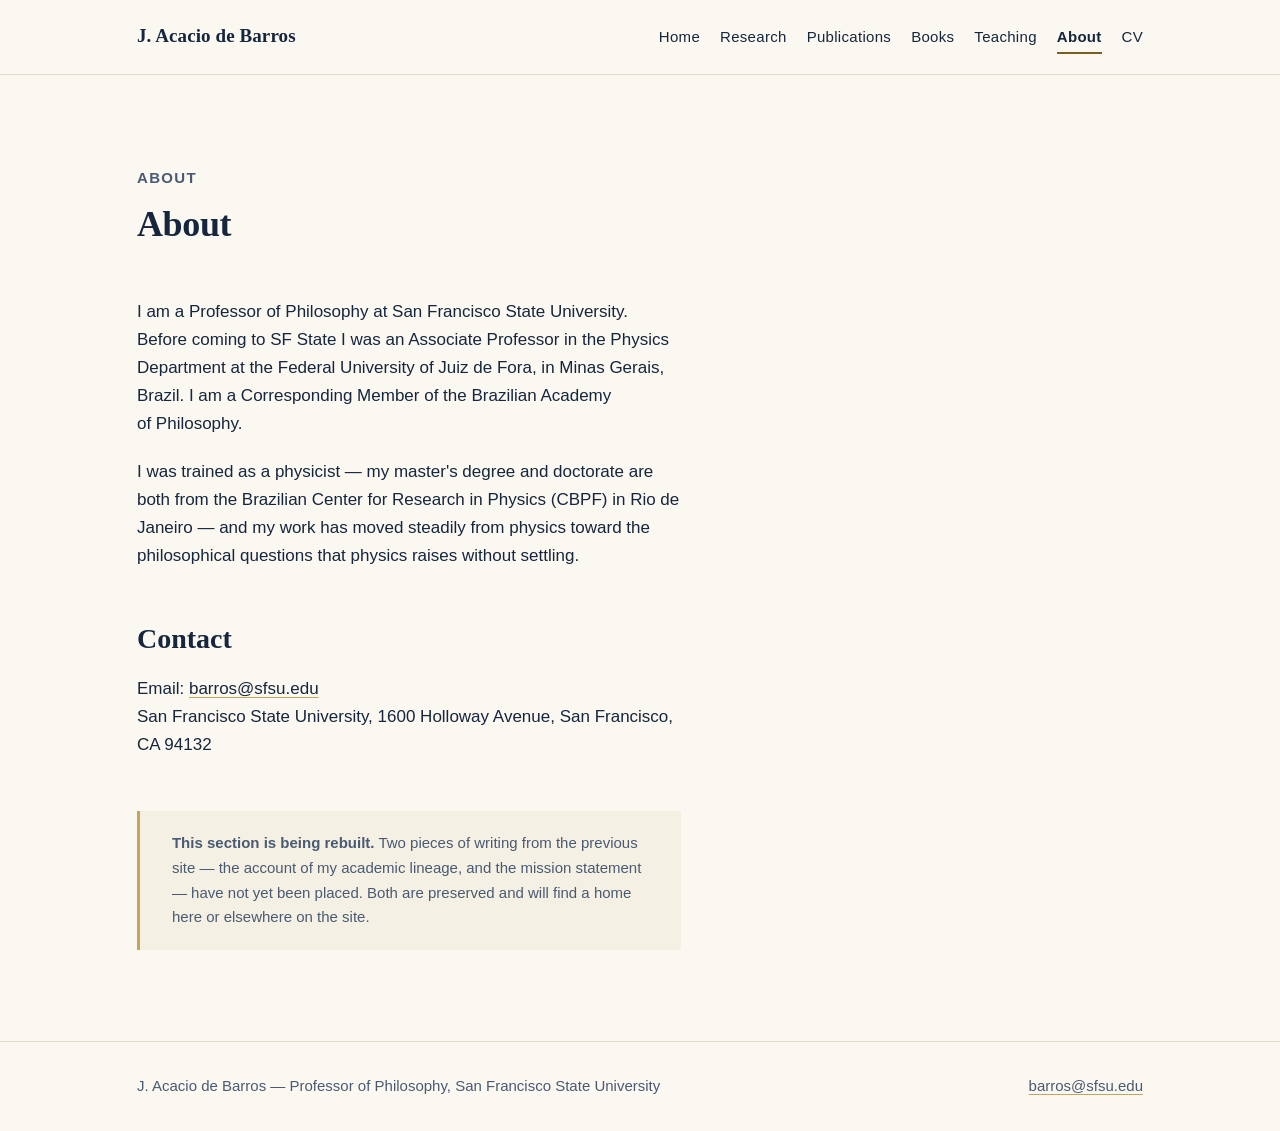
==== about/index.html @ 0c76de15 "First implementation: structure, design system, homepage, section pages Static HTML and one styleshe" ====
<!DOCTYPE html>
<html lang="en">
<head>
<meta charset="utf-8">
<meta name="viewport" content="width=device-width, initial-scale=1">
<title>About — J. Acacio de Barros</title>
<meta name="description" content="About J. Acacio de Barros, Professor of Philosophy at San Francisco State University.">
<link rel="stylesheet" href="/assets/css/site.css">
</head>
<body>

<a class="skip-link" href="#main">Skip to main content</a>

<header class="site-header">
  <div class="wrap site-header__inner">
    <a class="site-id" href="/">J. Acacio de Barros</a>
    <nav class="site-nav" aria-label="Primary">
      <ul>
        <li><a href="/">Home</a></li>
        <li><a href="/research/">Research</a></li>
        <li><a href="/publications/">Publications</a></li>
        <li><a href="/books/">Books</a></li>
        <li><a href="/teaching/">Teaching</a></li>
        <li><a href="/about/" aria-current="page">About</a></li>
        <li><a href="/cv/">CV</a></li>
      </ul>
    </nav>
  </div>
</header>

<main class="site-main" id="main" tabindex="-1">
  <div class="wrap">

    <div class="page-header">
      <p class="page-header__eyebrow">About</p>
      <h1>About</h1>
    </div>

    <div class="prose">
      <p>I am a Professor of Philosophy at San Francisco State University. Before
      coming to SF State I was an Associate Professor in the Physics Department at
      the Federal University of Juiz de Fora, in Minas Gerais, Brazil. I am a
      Corresponding Member of the Brazilian Academy of Philosophy.</p>

      <p>I was trained as a physicist — my master's degree and doctorate are both from
      the Brazilian Center for Research in Physics (CBPF) in Rio de Janeiro — and my
      work has moved steadily from physics toward the philosophical questions that
      physics raises without settling.</p>

      <h2>Contact</h2>
      <p>Email: <a href="mailto:barros@sfsu.edu">barros@sfsu.edu</a><br>
      San Francisco State University, 1600 Holloway Avenue, San Francisco, CA 94132</p>
    </div>

    <div class="in-progress">
      <p><strong>This section is being rebuilt.</strong> Two pieces of writing from
      the previous site — the account of my academic lineage, and the mission
      statement — have not yet been placed. Both are preserved and will find a home
      here or elsewhere on the site.</p>
    </div>

  </div>
</main>

<footer class="site-footer">
  <div class="wrap site-footer__inner">
    <p>J. Acacio de Barros — Professor of Philosophy, San Francisco State University</p>
    <p><a href="mailto:barros@sfsu.edu">barros@sfsu.edu</a></p>
  </div>
</footer>

</body>
</html>
---- assets/css/site.css ----
/* ==========================================================================
   J. Acacio de Barros — site stylesheet
   Single stylesheet, no build step, no framework, no external requests.
   Section order: tokens, reset, typography, layout, header, footer,
   home, section pages, print.
   ========================================================================== */

/* --------------------------------------------------------------------------
   1. Tokens
   Contrast against the cream background (WCAG 2.1, normal text needs 4.5:1):
     ink        #16263C  14.4:1   AAA
     ink-muted  #4A5A72   6.6:1   AA
     gold       #7C5F1C   5.6:1   AA
   gold-soft and rule are decorative only and never carry text.
   -------------------------------------------------------------------------- */
:root {
  --cream: #fbf8f2;
  --cream-alt: #f5f0e4;
  --ink: #16263c;
  --ink-muted: #4a5a72;
  --gold: #7c5f1c;
  --gold-soft: #c4a55a;
  --rule: #e3daca;

  --font-serif: "Iowan Old Style", "Palatino Linotype", Palatino, "Book Antiqua",
    Georgia, Cambria, "Times New Roman", serif;
  --font-sans: -apple-system, BlinkMacSystemFont, "Segoe UI", Roboto,
    "Helvetica Neue", Arial, "Noto Sans", sans-serif;

  /* Fluid type. The clamp middle term is rem-based so the scale still
     responds to the reader's browser font size. */
  --text-sm: 0.9375rem;
  --text-base: clamp(1rem, 0.97rem + 0.15vw, 1.0625rem);
  --text-lg: clamp(1.0625rem, 1rem + 0.3vw, 1.1875rem);
  --text-h3: clamp(1.125rem, 1.06rem + 0.3vw, 1.25rem);
  --text-h2: clamp(1.375rem, 1.22rem + 0.75vw, 1.75rem);
  /* The statement outranks the name at the top of the scale: on the home page
     the work should read louder than the byline. */
  --text-h1: clamp(1.75rem, 1.45rem + 1.3vw, 2.25rem);
  --text-statement: clamp(1.5rem, 1.1rem + 2vw, 2.75rem);

  --measure: 34rem; /* ~66 characters at the base size */
  --wrap: 68rem;
  --gutter: clamp(1.25rem, 0.8rem + 2.2vw, 3rem);

  --space-2xs: 0.375rem;
  --space-xs: 0.75rem;
  --space-sm: 1.25rem;
  --space-md: 2rem;
  --space-lg: 3.25rem;
  --space-xl: clamp(3.5rem, 2.5rem + 4vw, 6rem);
}

/* --------------------------------------------------------------------------
   2. Reset
   -------------------------------------------------------------------------- */
*,
*::before,
*::after {
  box-sizing: border-box;
}

html {
  -webkit-text-size-adjust: 100%;
}

body,
h1,
h2,
h3,
h4,
p,
ul,
ol,
li,
figure,
blockquote,
dl,
dd {
  margin: 0;
  padding: 0;
}

/* Markers are removed from lists that are styled by a class and from every list
   inside a nav. Lists in prose keep their markers. */
ul[class],
ol[class],
nav ul,
nav ol {
  list-style: none;
}

img {
  max-width: 100%;
  height: auto;
  display: block;
}

/* --------------------------------------------------------------------------
   3. Base typography
   -------------------------------------------------------------------------- */
body {
  background-color: var(--cream);
  color: var(--ink);
  font-family: var(--font-sans);
  font-size: var(--text-base);
  line-height: 1.65;
  min-height: 100vh;
  display: flex;
  flex-direction: column;
  text-rendering: optimizeLegibility;
  -webkit-font-smoothing: antialiased;
}

h1,
h2,
h3,
h4 {
  font-family: var(--font-serif);
  font-weight: 600;
  line-height: 1.18;
  text-wrap: balance;
  color: var(--ink);
}

h1 {
  font-size: var(--text-h1);
  letter-spacing: -0.01em;
}

h2 {
  font-size: var(--text-h2);
}

h3 {
  font-size: var(--text-h3);
  font-weight: 600;
}

h4 {
  font-size: var(--text-lg);
}

p {
  text-wrap: pretty;
}

a {
  color: inherit;
  text-decoration-color: var(--gold-soft);
  text-decoration-thickness: 0.07em;
  text-underline-offset: 0.18em;
}

a:hover {
  color: var(--gold);
  text-decoration-color: currentColor;
}

/* Focus is never removed, only restyled. The ring is ink on cream (14.4:1),
   so it stays obvious over every surface the site uses. */
:focus-visible {
  outline: 2px solid var(--ink);
  outline-offset: 3px;
  border-radius: 1px;
}

::selection {
  background: var(--gold-soft);
  color: var(--ink);
}

/* --------------------------------------------------------------------------
   4. Layout
   -------------------------------------------------------------------------- */
.wrap {
  width: 100%;
  max-width: var(--wrap);
  margin-inline: auto;
  padding-inline: var(--gutter);
}

.site-main {
  flex: 1 0 auto;
  padding-block: var(--space-xl) var(--space-xl);
}

.prose {
  max-width: var(--measure);
}

.prose > * + * {
  margin-top: var(--space-sm);
}

.prose h2 {
  margin-top: var(--space-lg);
}

.prose h3 {
  margin-top: var(--space-md);
}

.prose ul:not([class]),
.prose ol:not([class]) {
  padding-left: 1.35em;
}

.prose li + li {
  margin-top: var(--space-2xs);
}

.skip-link {
  position: absolute;
  left: var(--gutter);
  top: 0;
  z-index: 10;
  transform: translateY(-120%);
  background: var(--ink);
  color: var(--cream);
  padding: 0.65rem 1.1rem;
  font-size: var(--text-sm);
  text-decoration: none;
  border-radius: 0 0 3px 3px;
}

.skip-link:focus {
  transform: translateY(0);
}

/* --------------------------------------------------------------------------
   5. Site header and primary navigation
   The nav is a plain wrapping row at every width — seven short labels fit in
   two or three lines on a phone, which avoids a disclosure widget and the
   JavaScript and focus management one would require.
   -------------------------------------------------------------------------- */
.site-header {
  border-bottom: 1px solid var(--rule);
  padding-block: var(--space-sm);
}

.site-header__inner {
  display: flex;
  flex-wrap: wrap;
  align-items: baseline;
  justify-content: space-between;
  gap: var(--space-xs) var(--space-md);
}

.site-id {
  font-family: var(--font-serif);
  font-size: var(--text-lg);
  font-weight: 600;
  letter-spacing: 0.005em;
  text-decoration: none;
  white-space: nowrap;
}

.site-id:hover {
  color: var(--gold);
}

.site-nav ul {
  display: flex;
  flex-wrap: wrap;
  gap: var(--space-2xs) var(--space-sm);
}

.site-nav a {
  display: inline-block;
  font-size: var(--text-sm);
  letter-spacing: 0.02em;
  text-decoration: none;
  padding-block: 0.15rem;
  border-bottom: 2px solid transparent;
}

.site-nav a:hover {
  color: var(--gold);
  border-bottom-color: var(--gold-soft);
}

.site-nav a[aria-current="page"] {
  border-bottom-color: var(--gold);
  font-weight: 600;
}

/* --------------------------------------------------------------------------
   6. Footer
   -------------------------------------------------------------------------- */
.site-footer {
  flex-shrink: 0;
  border-top: 1px solid var(--rule);
  padding-block: var(--space-md);
  font-size: var(--text-sm);
  color: var(--ink-muted);
}

.site-footer__inner {
  display: flex;
  flex-wrap: wrap;
  gap: var(--space-xs) var(--space-md);
  justify-content: space-between;
}

.site-footer p {
  margin: 0;
}

/* --------------------------------------------------------------------------
   7. Home
   -------------------------------------------------------------------------- */
.intro {
  display: grid;
  gap: var(--space-lg);
  align-items: start;
}

/* Two columns from tablet up. Below this the portrait would otherwise strand
   itself under three paragraphs of text, a long way from the name it belongs to. */
@media (min-width: 46rem) {
  .intro {
    grid-template-columns: minmax(0, 1fr) 13rem;
  }
}

@media (min-width: 64rem) {
  .intro {
    grid-template-columns: minmax(0, 1fr) 17rem;
    gap: var(--space-xl);
  }
}

.intro__name {
  margin-bottom: var(--space-2xs);
}

.intro__role {
  font-size: var(--text-lg);
  color: var(--ink-muted);
}

/* The four-part statement is the page's visual anchor. It sits above a hairline
   rule rather than inside a box, to keep the page free of card furniture. */
.statement {
  font-family: var(--font-serif);
  font-size: var(--text-statement);
  line-height: 1.24;
  letter-spacing: -0.005em;
  text-wrap: balance;
  margin-top: var(--space-md);
  padding-top: var(--space-md);
  border-top: 2px solid var(--gold-soft);
  max-width: 18ch;
}

.intro__lede {
  max-width: var(--measure);
  margin-top: var(--space-md);
  font-size: var(--text-lg);
}

.intro__lede > * + * {
  margin-top: var(--space-sm);
}

/* Portrait: deliberately small and second in the visual order. On narrow
   screens it drops below the text rather than sitting above it. */
.portrait {
  max-width: 13rem;
  margin: 0;
}

/* From tablet up the grid column sets the size. */
@media (min-width: 46rem) {
  .portrait {
    max-width: 100%;
  }
}

.portrait img {
  width: 100%;
  /* The derivative is a cut-out that dissolves into transparency at the
     bottom, so it needs no frame, border, or shadow to sit on the cream. */
  background: transparent;
}

/* Entry points to the main sections. Hairline rules, not cards. */
.entries {
  margin-top: var(--space-xl);
  padding-top: var(--space-md);
  border-top: 1px solid var(--rule);
}

.entries__heading {
  font-family: var(--font-sans);
  font-size: var(--text-sm);
  font-weight: 600;
  letter-spacing: 0.09em;
  text-transform: uppercase;
  color: var(--ink-muted);
  margin-bottom: var(--space-md);
}

.entry-list {
  display: grid;
  gap: var(--space-md) var(--space-lg);
}

@media (min-width: 40rem) {
  .entry-list {
    grid-template-columns: repeat(2, minmax(0, 1fr));
  }
}

.entry {
  padding-top: var(--space-sm);
  border-top: 1px solid var(--rule);
  max-width: 30rem;
}

.entry h3 {
  font-size: var(--text-h3);
  margin-bottom: var(--space-2xs);
}

.entry h3 a {
  text-decoration: none;
}

.entry h3 a::after {
  content: " \2192";
  color: var(--gold-soft);
  font-family: var(--font-sans);
}

.entry h3 a:hover::after {
  color: var(--gold);
}

.entry p {
  color: var(--ink-muted);
  font-size: var(--text-base);
}

/* --------------------------------------------------------------------------
   8. Section pages
   -------------------------------------------------------------------------- */
.page-header {
  max-width: var(--measure);
  margin-bottom: var(--space-lg);
}

.page-header__eyebrow {
  font-size: var(--text-sm);
  font-weight: 600;
  letter-spacing: 0.09em;
  text-transform: uppercase;
  color: var(--ink-muted);
  margin-bottom: var(--space-xs);
}

.page-header__lede {
  font-size: var(--text-lg);
  color: var(--ink-muted);
  margin-top: var(--space-sm);
  max-width: var(--measure);
}

/* A numbered set of research areas or similar — list semantics, no boxes. */
.stack {
  max-width: var(--measure);
  display: grid;
  gap: var(--space-md);
}

.stack > li {
  padding-top: var(--space-sm);
  border-top: 1px solid var(--rule);
}

.stack h3 {
  margin-bottom: var(--space-2xs);
}

/* Citation lists (Books, Publications). */
.citations {
  max-width: var(--measure);
  display: grid;
  gap: var(--space-md);
}

.citations > li {
  padding-top: var(--space-sm);
  border-top: 1px solid var(--rule);
}

.citations cite {
  font-style: normal;
  font-weight: 600;
}

.citation__meta {
  color: var(--ink-muted);
  font-size: var(--text-sm);
  margin-top: var(--space-2xs);
}

/* An honest marker that a section is not yet filled in. Not decorative —
   it tells a reader the absence is deliberate and temporary. */
.in-progress {
  max-width: var(--measure);
  margin-top: var(--space-lg);
  padding: var(--space-sm) var(--space-md);
  background: var(--cream-alt);
  border-left: 3px solid var(--gold-soft);
  font-size: var(--text-sm);
  color: var(--ink-muted);
}

.in-progress p + p {
  margin-top: var(--space-xs);
}

/* Inline call to a document or external resource. */
.doc-link {
  display: inline-block;
  margin-top: var(--space-sm);
  font-weight: 600;
}

.u-visually-hidden {
  position: absolute;
  width: 1px;
  height: 1px;
  margin: -1px;
  padding: 0;
  overflow: hidden;
  clip-path: inset(50%);
  white-space: nowrap;
}

/* --------------------------------------------------------------------------
   9. Motion and print
   -------------------------------------------------------------------------- */
@media (prefers-reduced-motion: reduce) {
  *,
  *::before,
  *::after {
    animation-duration: 0.01ms !important;
    animation-iteration-count: 1 !important;
    transition-duration: 0.01ms !important;
    scroll-behavior: auto !important;
  }
}

@media print {
  body {
    background: #fff;
    color: #000;
  }

  .site-nav,
  .skip-link {
    display: none;
  }

  a {
    text-decoration: underline;
  }

  .prose a[href^="http"]::after {
    content: " (" attr(href) ")";
    font-size: 0.85em;
    word-break: break-all;
  }
}
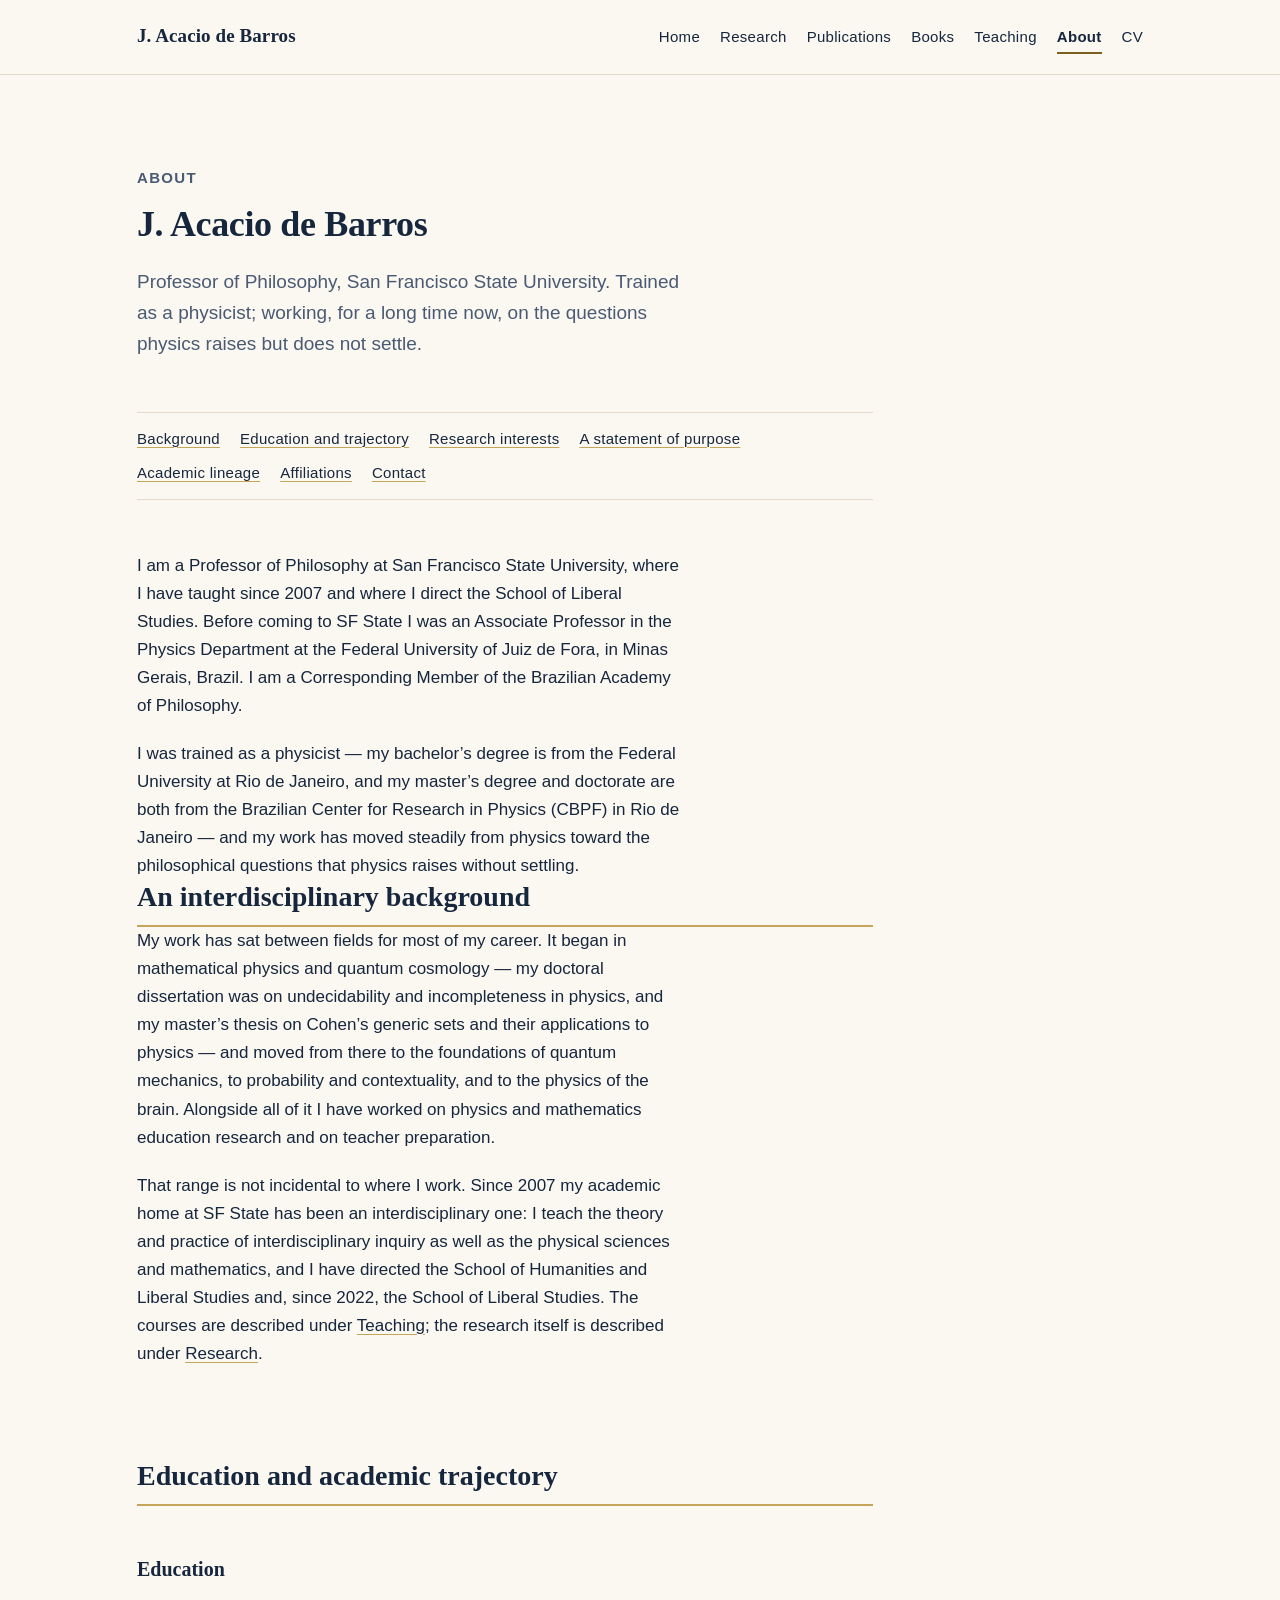
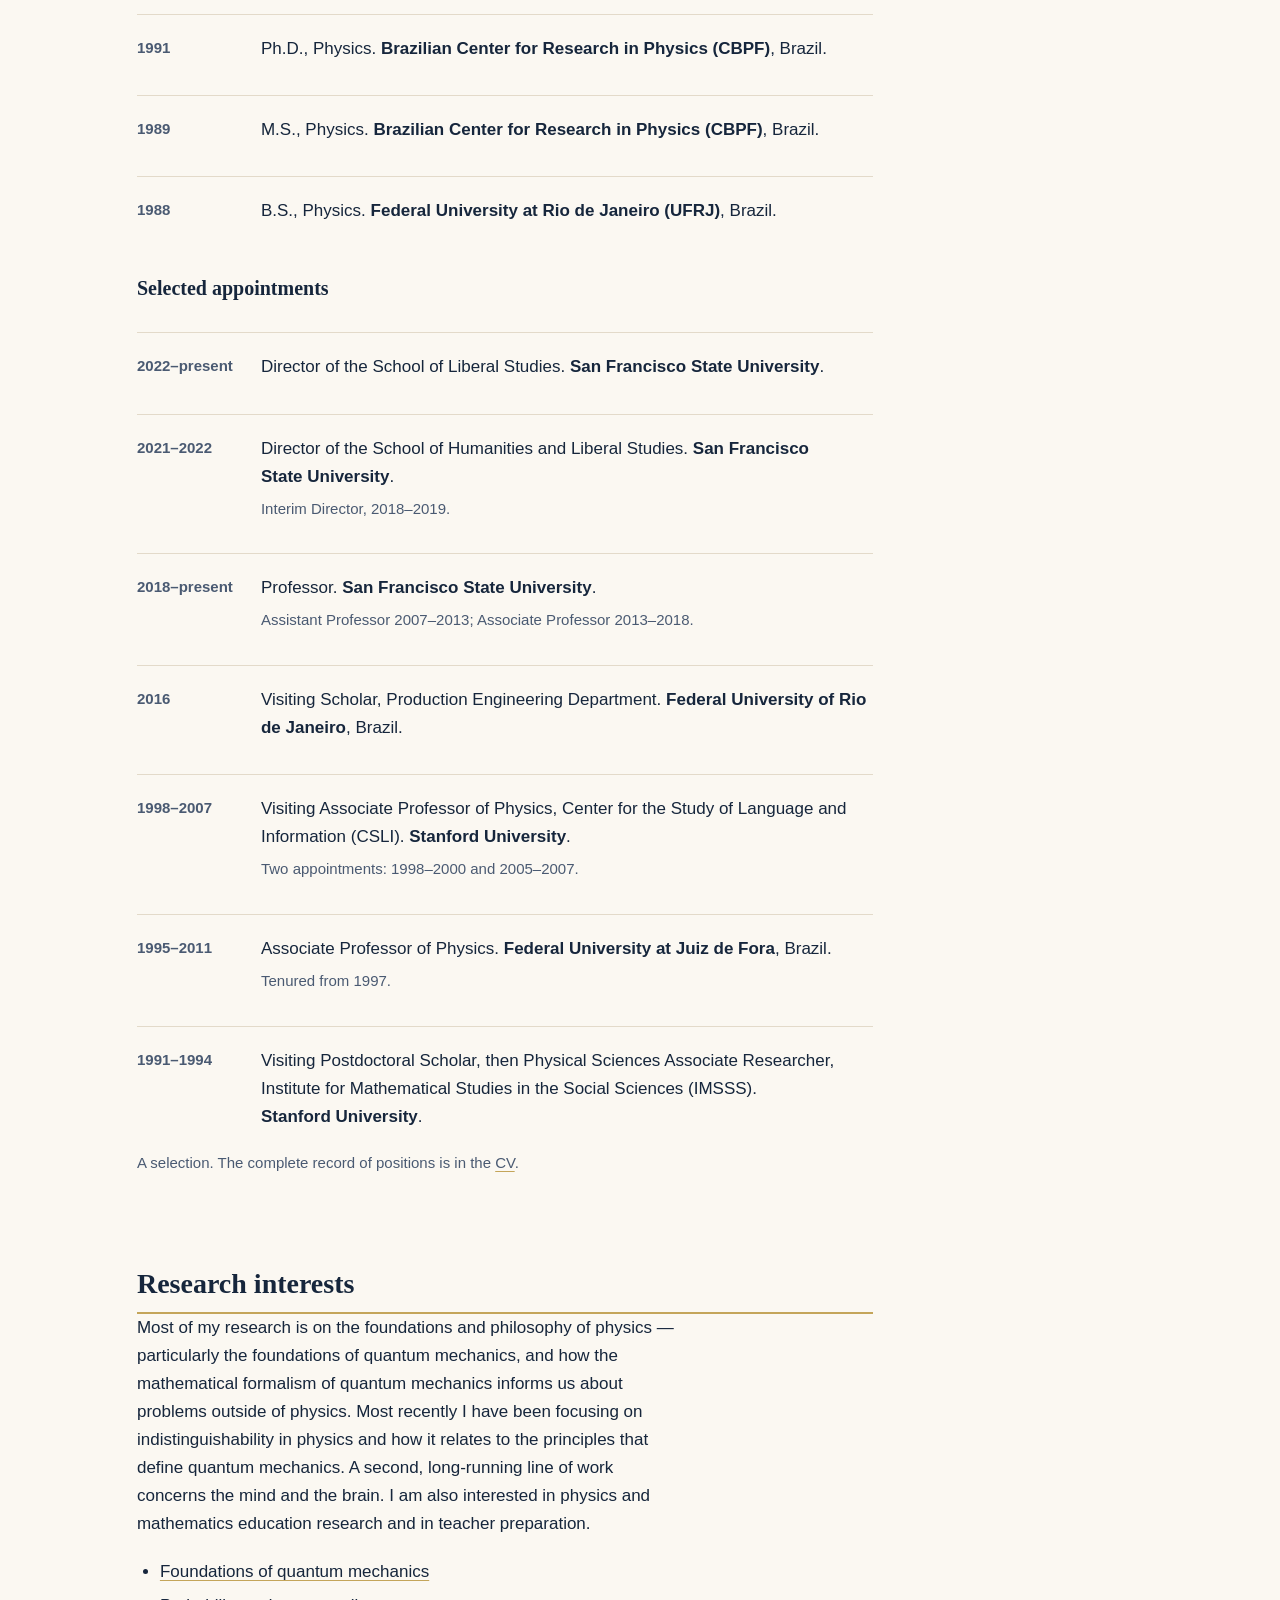
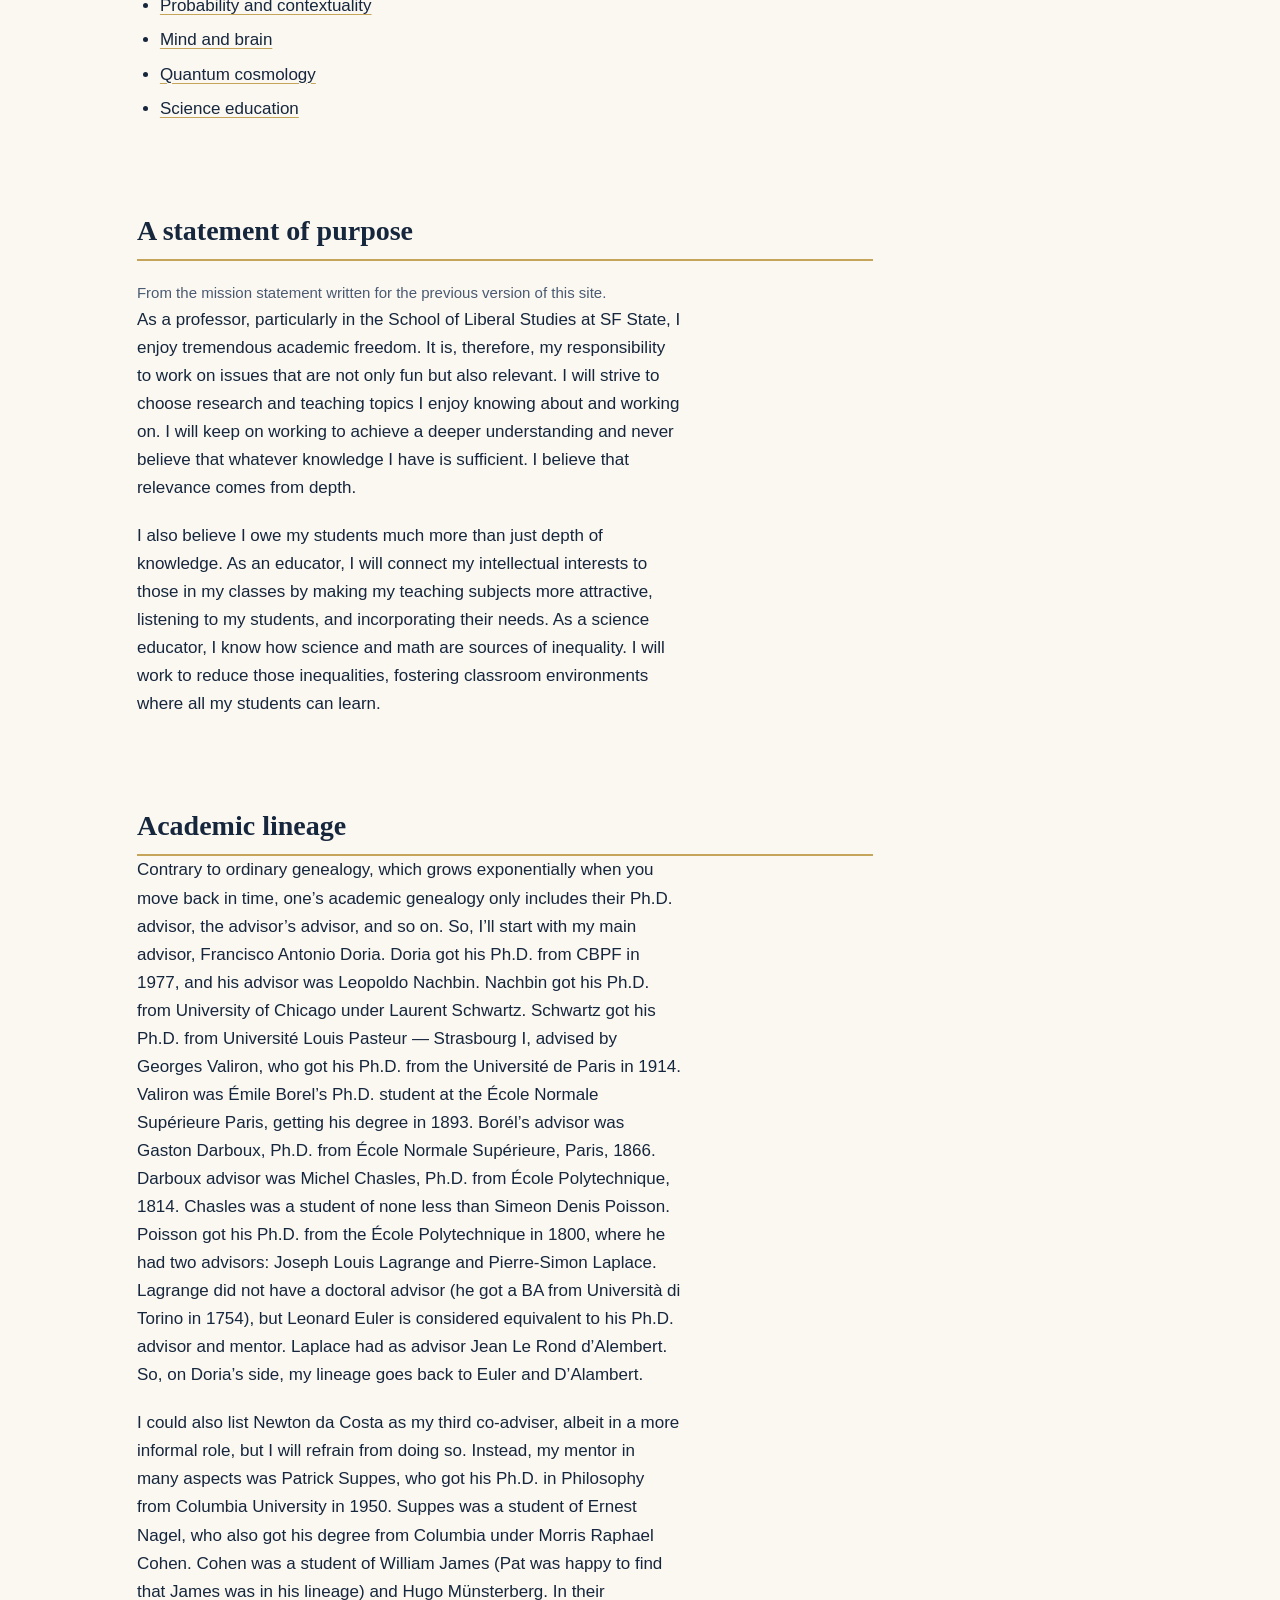
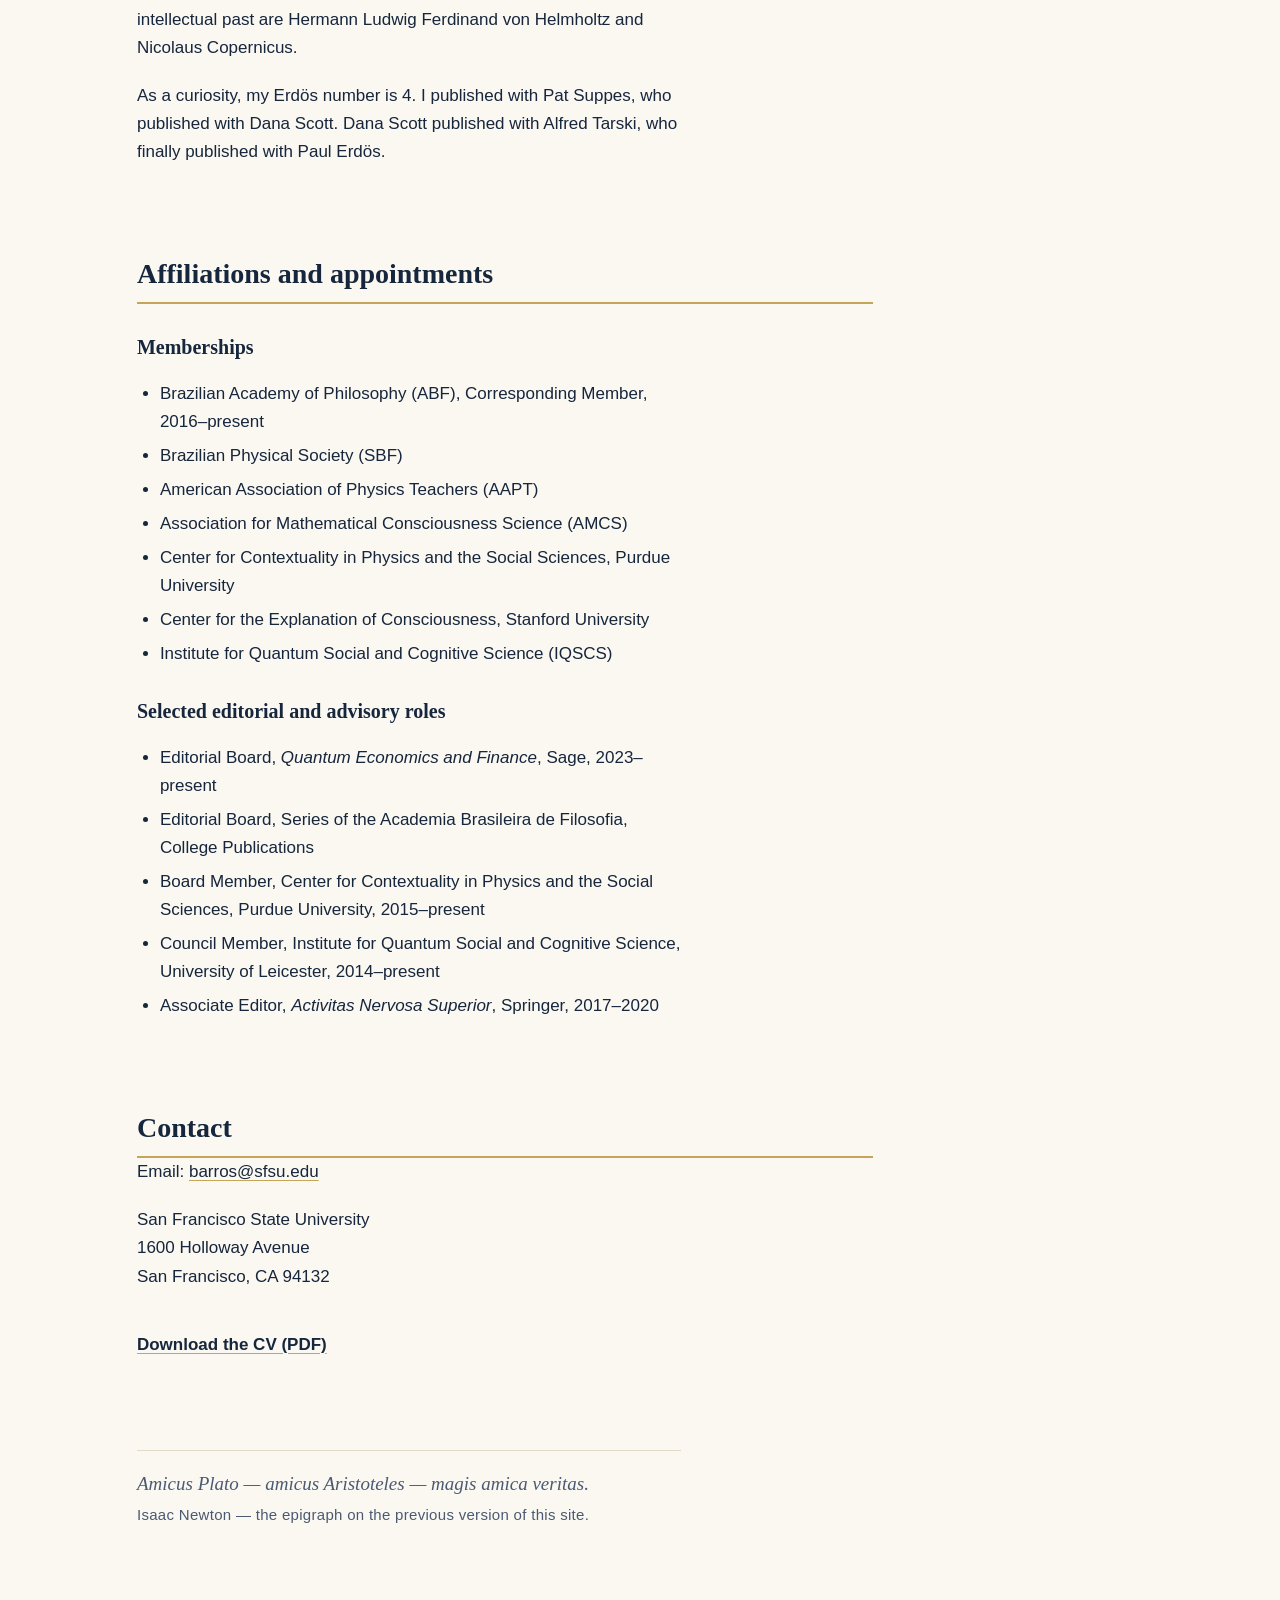
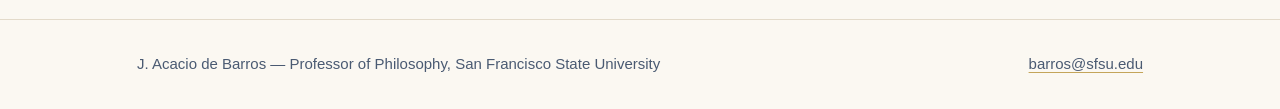
==== commit ba3badde: "Prepare academic website for GitHub Pages launch Adds the hosted document library (74 papers, 13 tal" ====
--- a/about/index.html
+++ b/about/index.html
@@ -4,7 +4,7 @@
 <meta charset="utf-8">
 <meta name="viewport" content="width=device-width, initial-scale=1">
 <title>About — J. Acacio de Barros</title>
-<meta name="description" content="About J. Acacio de Barros, Professor of Philosophy at San Francisco State University.">
+<meta name="description" content="J. Acacio de Barros, Professor of Philosophy at San Francisco State University: biography, education, academic trajectory, research interests, affiliations, and contact.">
 <link rel="stylesheet" href="/assets/css/site.css">
 </head>
 <body>
@@ -33,31 +33,276 @@
 
     <div class="page-header">
       <p class="page-header__eyebrow">About</p>
-      <h1>About</h1>
+      <h1>J. Acacio de Barros</h1>
+      <p class="page-header__lede">Professor of Philosophy, San Francisco State University.
+      Trained as a physicist; working, for a long time now, on the questions physics raises
+      but does not settle.</p>
     </div>
 
+    <nav class="section-nav" aria-label="Sections on this page">
+      <ul>
+        <li><a href="#background">Background</a></li>
+        <li><a href="#trajectory">Education and trajectory</a></li>
+        <li><a href="#interests">Research interests</a></li>
+        <li><a href="#purpose">A statement of purpose</a></li>
+        <li><a href="#lineage">Academic lineage</a></li>
+        <li><a href="#affiliations">Affiliations</a></li>
+        <li><a href="#contact">Contact</a></li>
+      </ul>
+    </nav>
+
     <div class="prose">
-      <p>I am a Professor of Philosophy at San Francisco State University. Before
-      coming to SF State I was an Associate Professor in the Physics Department at
-      the Federal University of Juiz de Fora, in Minas Gerais, Brazil. I am a
-      Corresponding Member of the Brazilian Academy of Philosophy.</p>
-
-      <p>I was trained as a physicist — my master's degree and doctorate are both from
-      the Brazilian Center for Research in Physics (CBPF) in Rio de Janeiro — and my
-      work has moved steadily from physics toward the philosophical questions that
-      physics raises without settling.</p>
-
-      <h2>Contact</h2>
-      <p>Email: <a href="mailto:barros@sfsu.edu">barros@sfsu.edu</a><br>
-      San Francisco State University, 1600 Holloway Avenue, San Francisco, CA 94132</p>
+      <p>I am a Professor of Philosophy at San Francisco State University, where I have
+      taught since 2007 and where I direct the School of Liberal Studies. Before coming to
+      SF State I was an Associate Professor in the Physics Department at the Federal
+      University of Juiz de Fora, in Minas Gerais, Brazil. I am a Corresponding Member of
+      the Brazilian Academy of Philosophy.</p>
+
+      <p>I was trained as a physicist &mdash; my bachelor&rsquo;s degree is from the Federal
+      University at Rio de Janeiro, and my master&rsquo;s degree and doctorate are both from
+      the Brazilian Center for Research in Physics (CBPF) in Rio de Janeiro &mdash; and my
+      work has moved steadily from physics toward the philosophical questions that physics
+      raises without settling.</p>
     </div>
 
-    <div class="in-progress">
-      <p><strong>This section is being rebuilt.</strong> Two pieces of writing from
-      the previous site — the account of my academic lineage, and the mission
-      statement — have not yet been placed. Both are preserved and will find a home
-      here or elsewhere on the site.</p>
-    </div>
+    <section class="pub-section" id="background" aria-labelledby="h-background">
+      <h2 id="h-background">An interdisciplinary background</h2>
+      <div class="prose">
+        <p>My work has sat between fields for most of my career. It began in mathematical
+        physics and quantum cosmology &mdash; my doctoral dissertation was on undecidability
+        and incompleteness in physics, and my master&rsquo;s thesis on Cohen&rsquo;s generic
+        sets and their applications to physics &mdash; and moved from there to the
+        foundations of quantum mechanics, to probability and contextuality, and to the
+        physics of the brain. Alongside all of it I have worked on physics and mathematics
+        education research and on teacher preparation.</p>
+
+        <p>That range is not incidental to where I work. Since 2007 my academic home at SF
+        State has been an interdisciplinary one: I teach the theory and practice of
+        interdisciplinary inquiry as well as the physical sciences and mathematics, and I
+        have directed the School of Humanities and Liberal Studies and, since 2022, the
+        School of Liberal Studies. The courses are described under
+        <a href="/teaching/">Teaching</a>; the research itself is described under
+        <a href="/research/">Research</a>.</p>
+      </div>
+    </section>
+
+    <section class="pub-section" id="trajectory" aria-labelledby="h-trajectory">
+      <h2 id="h-trajectory">Education and academic trajectory</h2>
+
+      <h3>Education</h3>
+      <ul class="pubs">
+        <li>
+          <p class="pub__year">1991</p>
+          <div class="pub__body">
+            <p class="pub__cite">Ph.D., Physics. <strong>Brazilian Center for Research in
+            Physics (CBPF)</strong>, Brazil.</p>
+          </div>
+        </li>
+        <li>
+          <p class="pub__year">1989</p>
+          <div class="pub__body">
+            <p class="pub__cite">M.S., Physics. <strong>Brazilian Center for Research in
+            Physics (CBPF)</strong>, Brazil.</p>
+          </div>
+        </li>
+        <li>
+          <p class="pub__year">1988</p>
+          <div class="pub__body">
+            <p class="pub__cite">B.S., Physics. <strong>Federal University at Rio de Janeiro
+            (UFRJ)</strong>, Brazil.</p>
+          </div>
+        </li>
+      </ul>
+
+      <h3>Selected appointments</h3>
+      <ul class="pubs">
+        <li>
+          <p class="pub__year">2022&ndash;present</p>
+          <div class="pub__body">
+            <p class="pub__cite">Director of the School of Liberal Studies.
+            <strong>San Francisco State University</strong>.</p>
+          </div>
+        </li>
+        <li>
+          <p class="pub__year">2021&ndash;2022</p>
+          <div class="pub__body">
+            <p class="pub__cite">Director of the School of Humanities and Liberal Studies.
+            <strong>San Francisco State University</strong>.</p>
+            <p class="pub__note">Interim Director, 2018&ndash;2019.</p>
+          </div>
+        </li>
+        <li>
+          <p class="pub__year">2018&ndash;present</p>
+          <div class="pub__body">
+            <p class="pub__cite">Professor. <strong>San Francisco State University</strong>.</p>
+            <p class="pub__note">Assistant Professor 2007&ndash;2013; Associate Professor
+            2013&ndash;2018.</p>
+          </div>
+        </li>
+        <li>
+          <p class="pub__year">2016</p>
+          <div class="pub__body">
+            <p class="pub__cite">Visiting Scholar, Production Engineering Department.
+            <strong>Federal University of Rio de Janeiro</strong>, Brazil.</p>
+          </div>
+        </li>
+        <li>
+          <p class="pub__year">1998&ndash;2007</p>
+          <div class="pub__body">
+            <p class="pub__cite">Visiting Associate Professor of Physics, Center for the
+            Study of Language and Information (CSLI). <strong>Stanford University</strong>.</p>
+            <p class="pub__note">Two appointments: 1998&ndash;2000 and
+            2005&ndash;2007.</p>
+          </div>
+        </li>
+        <li>
+          <p class="pub__year">1995&ndash;2011</p>
+          <div class="pub__body">
+            <p class="pub__cite">Associate Professor of Physics. <strong>Federal University at
+            Juiz de Fora</strong>, Brazil.</p>
+            <p class="pub__note">Tenured from 1997.</p>
+          </div>
+        </li>
+        <li>
+          <p class="pub__year">1991&ndash;1994</p>
+          <div class="pub__body">
+            <p class="pub__cite">Visiting Postdoctoral Scholar, then Physical Sciences
+            Associate Researcher, Institute for Mathematical Studies in the Social Sciences
+            (IMSSS). <strong>Stanford University</strong>.</p>
+          </div>
+        </li>
+      </ul>
+      <p class="pub-section__note">A selection. The complete record of positions is in the
+      <a href="/cv/">CV</a>.</p>
+    </section>
+
+    <section class="pub-section" id="interests" aria-labelledby="h-interests">
+      <h2 id="h-interests">Research interests</h2>
+      <div class="prose">
+        <p>Most of my research is on the foundations and philosophy of physics &mdash;
+        particularly the foundations of quantum mechanics, and how the mathematical
+        formalism of quantum mechanics informs us about problems outside of physics. Most
+        recently I have been focusing on indistinguishability in physics and how it relates
+        to the principles that define quantum mechanics. A second, long-running line of work
+        concerns the mind and the brain. I am also interested in physics and mathematics
+        education research and in teacher preparation.</p>
+        <ul>
+          <li><a href="/research/#quantum-foundations">Foundations of quantum
+          mechanics</a></li>
+          <li><a href="/research/#probability">Probability and contextuality</a></li>
+          <li><a href="/research/#mind-brain">Mind and brain</a></li>
+          <li><a href="/research/#cosmology">Quantum cosmology</a></li>
+          <li><a href="/research/#education">Science education</a></li>
+        </ul>
+      </div>
+    </section>
+
+    <section class="pub-section" id="purpose" aria-labelledby="h-purpose">
+      <h2 id="h-purpose">A statement of purpose</h2>
+      <p class="pub-section__note">From the mission statement written for the previous
+      version of this site.</p>
+      <div class="prose">
+        <p>As a professor, particularly in the School of Liberal Studies at SF State, I enjoy
+        tremendous academic freedom. It is, therefore, my responsibility to work on issues
+        that are not only fun but also relevant. I will strive to choose research and
+        teaching topics I enjoy knowing about and working on. I will keep on working to
+        achieve a deeper understanding and never believe that whatever knowledge I have is
+        sufficient. I believe that relevance comes from depth.</p>
+
+        <p>I also believe I owe my students much more than just depth of knowledge. As an
+        educator, I will connect my intellectual interests to those in my classes by making
+        my teaching subjects more attractive, listening to my students, and incorporating
+        their needs. As a science educator, I know how science and math are sources of
+        inequality. I will work to reduce those inequalities, fostering classroom
+        environments where all my students can learn.</p>
+      </div>
+    </section>
+
+    <section class="pub-section" id="lineage" aria-labelledby="h-lineage">
+      <h2 id="h-lineage">Academic lineage</h2>
+      <div class="prose">
+        <p>Contrary to ordinary genealogy, which grows exponentially when you move back in
+        time, one&rsquo;s academic genealogy only includes their Ph.D. advisor, the
+        advisor&rsquo;s advisor, and so on. So, I&rsquo;ll start with my main advisor,
+        Francisco Antonio Doria. Doria got his Ph.D. from CBPF in 1977, and his advisor was
+        Leopoldo Nachbin. Nachbin got his Ph.D. from University of Chicago under Laurent
+        Schwartz. Schwartz got his Ph.D. from Universit&eacute; Louis Pasteur &mdash;
+        Strasbourg I, advised by Georges Valiron, who got his Ph.D. from the Universit&eacute;
+        de Paris in 1914. Valiron was &Eacute;mile Borel&rsquo;s Ph.D. student at the
+        &Eacute;cole Normale Sup&eacute;rieure Paris, getting his degree in 1893.
+        Bor&eacute;l&rsquo;s advisor was Gaston Darboux, Ph.D. from &Eacute;cole Normale
+        Sup&eacute;rieure, Paris, 1866. Darboux advisor was Michel Chasles, Ph.D. from
+        &Eacute;cole Polytechnique, 1814. Chasles was a student of none less than Simeon Denis
+        Poisson. Poisson got his Ph.D. from the &Eacute;cole Polytechnique in 1800, where he
+        had two advisors: Joseph Louis Lagrange and Pierre-Simon Laplace. Lagrange did not
+        have a doctoral advisor (he got a BA from Universit&agrave; di Torino in 1754), but
+        Leonard Euler is considered equivalent to his Ph.D. advisor and mentor. Laplace had as
+        advisor Jean Le Rond d&rsquo;Alembert. So, on Doria&rsquo;s side, my lineage goes back
+        to Euler and D&rsquo;Alambert.</p>
+
+        <p>I could also list Newton da Costa as my third co-adviser, albeit in a more informal
+        role, but I will refrain from doing so. Instead, my mentor in many aspects was Patrick
+        Suppes, who got his Ph.D. in Philosophy from Columbia University in 1950. Suppes was a
+        student of Ernest Nagel, who also got his degree from Columbia under Morris Raphael
+        Cohen. Cohen was a student of William James (Pat was happy to find that James was in
+        his lineage) and Hugo M&uuml;nsterberg. In their intellectual past are Hermann Ludwig
+        Ferdinand von Helmholtz and Nicolaus Copernicus.</p>
+
+        <p>As a curiosity, my Erd&ouml;s number is 4. I published with Pat Suppes, who
+        published with Dana Scott. Dana Scott published with Alfred Tarski, who finally
+        published with Paul Erd&ouml;s.</p>
+      </div>
+    </section>
+
+    <section class="pub-section" id="affiliations" aria-labelledby="h-affiliations">
+      <h2 id="h-affiliations">Affiliations and appointments</h2>
+
+      <div class="prose">
+        <h3>Memberships</h3>
+        <ul>
+          <li>Brazilian Academy of Philosophy (ABF), Corresponding Member, 2016&ndash;present</li>
+          <li>Brazilian Physical Society (SBF)</li>
+          <li>American Association of Physics Teachers (AAPT)</li>
+          <li>Association for Mathematical Consciousness Science (AMCS)</li>
+          <li>Center for Contextuality in Physics and the Social Sciences, Purdue University</li>
+          <li>Center for the Explanation of Consciousness, Stanford University</li>
+          <li>Institute for Quantum Social and Cognitive Science (IQSCS)</li>
+        </ul>
+
+        <h3>Selected editorial and advisory roles</h3>
+        <ul>
+          <li>Editorial Board, <em>Quantum Economics and Finance</em>, Sage,
+          2023&ndash;present</li>
+          <li>Editorial Board, Series of the Academia Brasileira de Filosofia, College
+          Publications</li>
+          <li>Board Member, Center for Contextuality in Physics and the Social Sciences,
+          Purdue University, 2015&ndash;present</li>
+          <li>Council Member, Institute for Quantum Social and Cognitive Science, University
+          of Leicester, 2014&ndash;present</li>
+          <li>Associate Editor, <em>Activitas Nervosa Superior</em>, Springer,
+          2017&ndash;2020</li>
+        </ul>
+      </div>
+    </section>
+
+    <section class="pub-section" id="contact" aria-labelledby="h-contact">
+      <h2 id="h-contact">Contact</h2>
+      <div class="prose">
+        <p>Email: <a href="mailto:barros@sfsu.edu">barros@sfsu.edu</a></p>
+        <p>San Francisco State University<br>
+        1600 Holloway Avenue<br>
+        San Francisco, CA 94132</p>
+        <p><a class="doc-link" href="/assets/documents/JAcaciodeBarros-CV.pdf">Download the
+        CV (PDF)</a></p>
+      </div>
+    </section>
+
+    <figure class="epigraph">
+      <blockquote>Amicus Plato &mdash; amicus Aristoteles &mdash; magis amica
+      veritas.</blockquote>
+      <figcaption>Isaac Newton &mdash; the epigraph on the previous version of this
+      site.</figcaption>
+    </figure>
 
   </div>
 </main>
--- a/assets/css/site.css
+++ b/assets/css/site.css
@@ -34,12 +34,15 @@
   --text-lg: clamp(1.0625rem, 1rem + 0.3vw, 1.1875rem);
   --text-h3: clamp(1.125rem, 1.06rem + 0.3vw, 1.25rem);
   --text-h2: clamp(1.375rem, 1.22rem + 0.75vw, 1.75rem);
-  /* The statement outranks the name at the top of the scale: on the home page
-     the work should read louder than the byline. */
+  /* The statement outranks the name at every width, not only at the top of the
+     scale: on the home page the work should read louder than the byline. The
+     statement's floor and slope are both set above the h1's so the two clamps
+     never cross — they used to, and below about 800px the name won. */
   --text-h1: clamp(1.75rem, 1.45rem + 1.3vw, 2.25rem);
-  --text-statement: clamp(1.5rem, 1.1rem + 2vw, 2.75rem);
+  --text-statement: clamp(1.875rem, 1.55rem + 1.6vw, 2.75rem);
 
   --measure: 34rem; /* ~66 characters at the base size */
+  --measure-wide: 46rem; /* citations and research areas, which run longer */
   --wrap: 68rem;
   --gutter: clamp(1.25rem, 0.8rem + 2.2vw, 3rem);
 
@@ -506,6 +509,352 @@
   margin-top: var(--space-2xs);
 }
 
+/* --------------------------------------------------------------------------
+   8b. Publication and talk lists
+   A citation needs more room than the 34rem prose measure: the venue line runs
+   long and should not wrap five times. --measure-wide is used for these only.
+   -------------------------------------------------------------------------- */
+.section-nav {
+  max-width: var(--measure-wide);
+  margin-bottom: var(--space-lg);
+  padding-block: var(--space-xs);
+  border-block: 1px solid var(--rule);
+}
+
+.section-nav ul {
+  display: flex;
+  flex-wrap: wrap;
+  gap: var(--space-2xs) var(--space-sm);
+}
+
+.section-nav a {
+  font-size: var(--text-sm);
+  letter-spacing: 0.02em;
+}
+
+.pub-preamble {
+  max-width: var(--measure);
+  color: var(--ink-muted);
+  margin-bottom: var(--space-lg);
+}
+
+.pub-section + .pub-section {
+  margin-top: var(--space-xl);
+}
+
+.pub-section h2 {
+  max-width: var(--measure-wide);
+  padding-bottom: var(--space-xs);
+  border-bottom: 2px solid var(--gold-soft);
+}
+
+.pub-section__note {
+  max-width: var(--measure);
+  margin-top: var(--space-sm);
+  font-size: var(--text-sm);
+  color: var(--ink-muted);
+}
+
+.pubs {
+  max-width: var(--measure-wide);
+  margin-top: var(--space-md);
+  display: grid;
+  gap: var(--space-md);
+}
+
+/* The year sits above the citation on a phone and moves into its own gutter
+   from tablet up, where there is room for it without squeezing the citation
+   below a readable measure. The gutter is sized to the longest unbreakable
+   label it has to hold — "Forthcoming", not a four-digit year — so a status
+   label can never collide with the citation beside it. */
+.pubs > li {
+  display: grid;
+  gap: var(--space-2xs);
+  padding-top: var(--space-sm);
+  border-top: 1px solid var(--rule);
+}
+
+@media (min-width: 46rem) {
+  .pubs > li {
+    grid-template-columns: 6.5rem minmax(0, 1fr);
+    column-gap: var(--space-sm);
+  }
+}
+
+.pub__year {
+  font-size: var(--text-sm);
+  font-weight: 600;
+  font-variant-numeric: tabular-nums;
+  color: var(--ink-muted);
+  line-height: 1.7;
+}
+
+.pub__cite cite {
+  font-style: normal;
+  font-weight: 600;
+}
+
+.pub__note {
+  margin-top: var(--space-2xs);
+  font-size: var(--text-sm);
+  color: var(--ink-muted);
+}
+
+/* Restrained link row: text links separated by hairline dividers, not buttons.
+   The divider is generated, so it never lands before the first item. */
+.pub__links {
+  display: flex;
+  flex-wrap: wrap;
+  gap: var(--space-2xs) var(--space-xs);
+  margin-top: var(--space-2xs);
+  font-size: var(--text-sm);
+}
+
+.pub__links li + li::before {
+  content: "";
+  display: inline-block;
+  width: 1px;
+  height: 0.85em;
+  margin-right: var(--space-xs);
+  vertical-align: -0.1em;
+  background: var(--rule);
+}
+
+.pub__links a {
+  font-weight: 600;
+  text-decoration-color: var(--gold-soft);
+}
+
+/* --------------------------------------------------------------------------
+   8b-ii. Books
+   A book is not a citation and is not set as one. Title, subtitle, byline and
+   imprint each take their own line, so the book reads first and the
+   bibliographic detail second. Same furniture as the rest of the site — a rule
+   above each entry, no cards, no cover art.
+   -------------------------------------------------------------------------- */
+.books {
+  max-width: var(--measure-wide);
+  display: grid;
+  gap: var(--space-xl);
+}
+
+.books > li {
+  padding-top: var(--space-md);
+  border-top: 2px solid var(--gold-soft);
+}
+
+/* Year or publication status. Gold on cream is 5.6:1, above the AA threshold,
+   and this is the one place on the page where the eye should land first. */
+.book__status {
+  font-size: var(--text-sm);
+  font-weight: 600;
+  letter-spacing: 0.09em;
+  text-transform: uppercase;
+  color: var(--gold);
+  margin-bottom: var(--space-xs);
+}
+
+.book__title {
+  max-width: var(--measure);
+  margin-bottom: var(--space-2xs);
+}
+
+.book__subtitle {
+  font-family: var(--font-serif);
+  font-size: var(--text-lg);
+  line-height: 1.3;
+  color: var(--ink-muted);
+  max-width: var(--measure);
+  text-wrap: balance;
+}
+
+.book__byline {
+  margin-top: var(--space-sm);
+  max-width: var(--measure);
+  font-weight: 600;
+}
+
+.book__imprint {
+  max-width: var(--measure);
+  font-size: var(--text-sm);
+  color: var(--ink-muted);
+}
+
+.book__desc {
+  max-width: var(--measure);
+  margin-top: var(--space-sm);
+}
+
+.book__desc cite {
+  font-style: italic;
+}
+
+.books .pub__links {
+  margin-top: var(--space-sm);
+}
+
+/* --------------------------------------------------------------------------
+   8c. Research areas
+   -------------------------------------------------------------------------- */
+.research-area + .research-area {
+  margin-top: var(--space-xl);
+}
+
+.research-area h2 {
+  max-width: var(--measure-wide);
+  padding-bottom: var(--space-xs);
+  border-bottom: 2px solid var(--gold-soft);
+}
+
+/* The one-sentence summary carries the weight of the old landing-page list, so
+   it reads a step above the body text that follows it. */
+.research-area__summary {
+  max-width: var(--measure);
+  margin-top: var(--space-sm);
+  font-size: var(--text-lg);
+  color: var(--ink-muted);
+}
+
+.research-area .prose {
+  margin-top: var(--space-md);
+}
+
+.area-more {
+  max-width: var(--measure);
+  margin-top: var(--space-sm);
+  font-size: var(--text-sm);
+  color: var(--ink-muted);
+}
+
+.area-more a {
+  font-weight: 600;
+}
+
+.area-more cite {
+  font-style: normal;
+}
+
+/* --------------------------------------------------------------------------
+   8e. Course lists (Teaching)
+   Same shape as .pubs: an identifier in its own gutter from tablet up, stacked
+   on a phone. The gutter is set by the longest code in use, "AMST/LS 200".
+   Courses with no catalog code use .courses on its own, without the gutter, so
+   nothing has to be invented to fill a column.
+   -------------------------------------------------------------------------- */
+/* Sub-headings and blocks placed directly inside a section rather than inside
+   .prose. The reset zeroes heading margins, so their spacing is set here. */
+.pub-section > h3 {
+  max-width: var(--measure-wide);
+  margin-top: var(--space-lg);
+}
+
+.pubs + .prose {
+  margin-top: var(--space-lg);
+}
+
+.course-group {
+  margin-top: var(--space-lg);
+}
+
+.course-group > h3 {
+  max-width: var(--measure-wide);
+  padding-bottom: var(--space-2xs);
+  border-bottom: 1px solid var(--rule);
+}
+
+.courses {
+  max-width: var(--measure-wide);
+  margin-top: var(--space-md);
+  display: grid;
+  gap: var(--space-md);
+}
+
+.courses > li {
+  display: grid;
+  gap: var(--space-2xs);
+  padding-top: var(--space-sm);
+  border-top: 1px solid var(--rule);
+}
+
+@media (min-width: 46rem) {
+  .courses--coded > li {
+    grid-template-columns: 7.5rem minmax(0, 1fr);
+    column-gap: var(--space-sm);
+  }
+}
+
+.course__code {
+  font-size: var(--text-sm);
+  font-weight: 600;
+  letter-spacing: 0.02em;
+  color: var(--ink-muted);
+  line-height: 1.7;
+}
+
+.courses h3,
+.courses h4 {
+  font-size: var(--text-h3);
+  margin-bottom: var(--space-2xs);
+}
+
+/* Where a course has been renamed, the title it now carries sits directly under
+   the title it was taught as, rather than being buried in the note below. */
+.course__current-title {
+  margin-bottom: var(--space-2xs);
+  font-size: var(--text-sm);
+  color: var(--ink-muted);
+}
+
+.course__current-title em {
+  font-style: normal;
+  font-weight: 600;
+}
+
+.course__desc {
+  color: var(--ink-muted);
+}
+
+.course__note {
+  margin-top: var(--space-2xs);
+  font-size: var(--text-sm);
+  color: var(--ink-muted);
+}
+
+/* A period label for a whole section of historical teaching. */
+.section-period {
+  max-width: var(--measure);
+  margin-top: var(--space-sm);
+  font-size: var(--text-lg);
+  color: var(--ink-muted);
+}
+
+/* --------------------------------------------------------------------------
+   8f. Epigraph
+   A quotation carried over from the previous site. Deliberately quiet: it sits
+   below the content it follows, at small size, and never above a heading.
+   -------------------------------------------------------------------------- */
+.epigraph {
+  max-width: var(--measure);
+  margin: var(--space-xl) 0 0;
+  padding-top: var(--space-sm);
+  border-top: 1px solid var(--rule);
+}
+
+.epigraph blockquote {
+  font-family: var(--font-serif);
+  font-size: var(--text-lg);
+  font-style: italic;
+  line-height: 1.4;
+  color: var(--ink-muted);
+}
+
+.epigraph figcaption {
+  margin-top: var(--space-2xs);
+  font-size: var(--text-sm);
+  letter-spacing: 0.02em;
+  color: var(--ink-muted);
+}
+
 /* An honest marker that a section is not yet filled in. Not decorative —
    it tells a reader the absence is deliberate and temporary. */
 .in-progress {
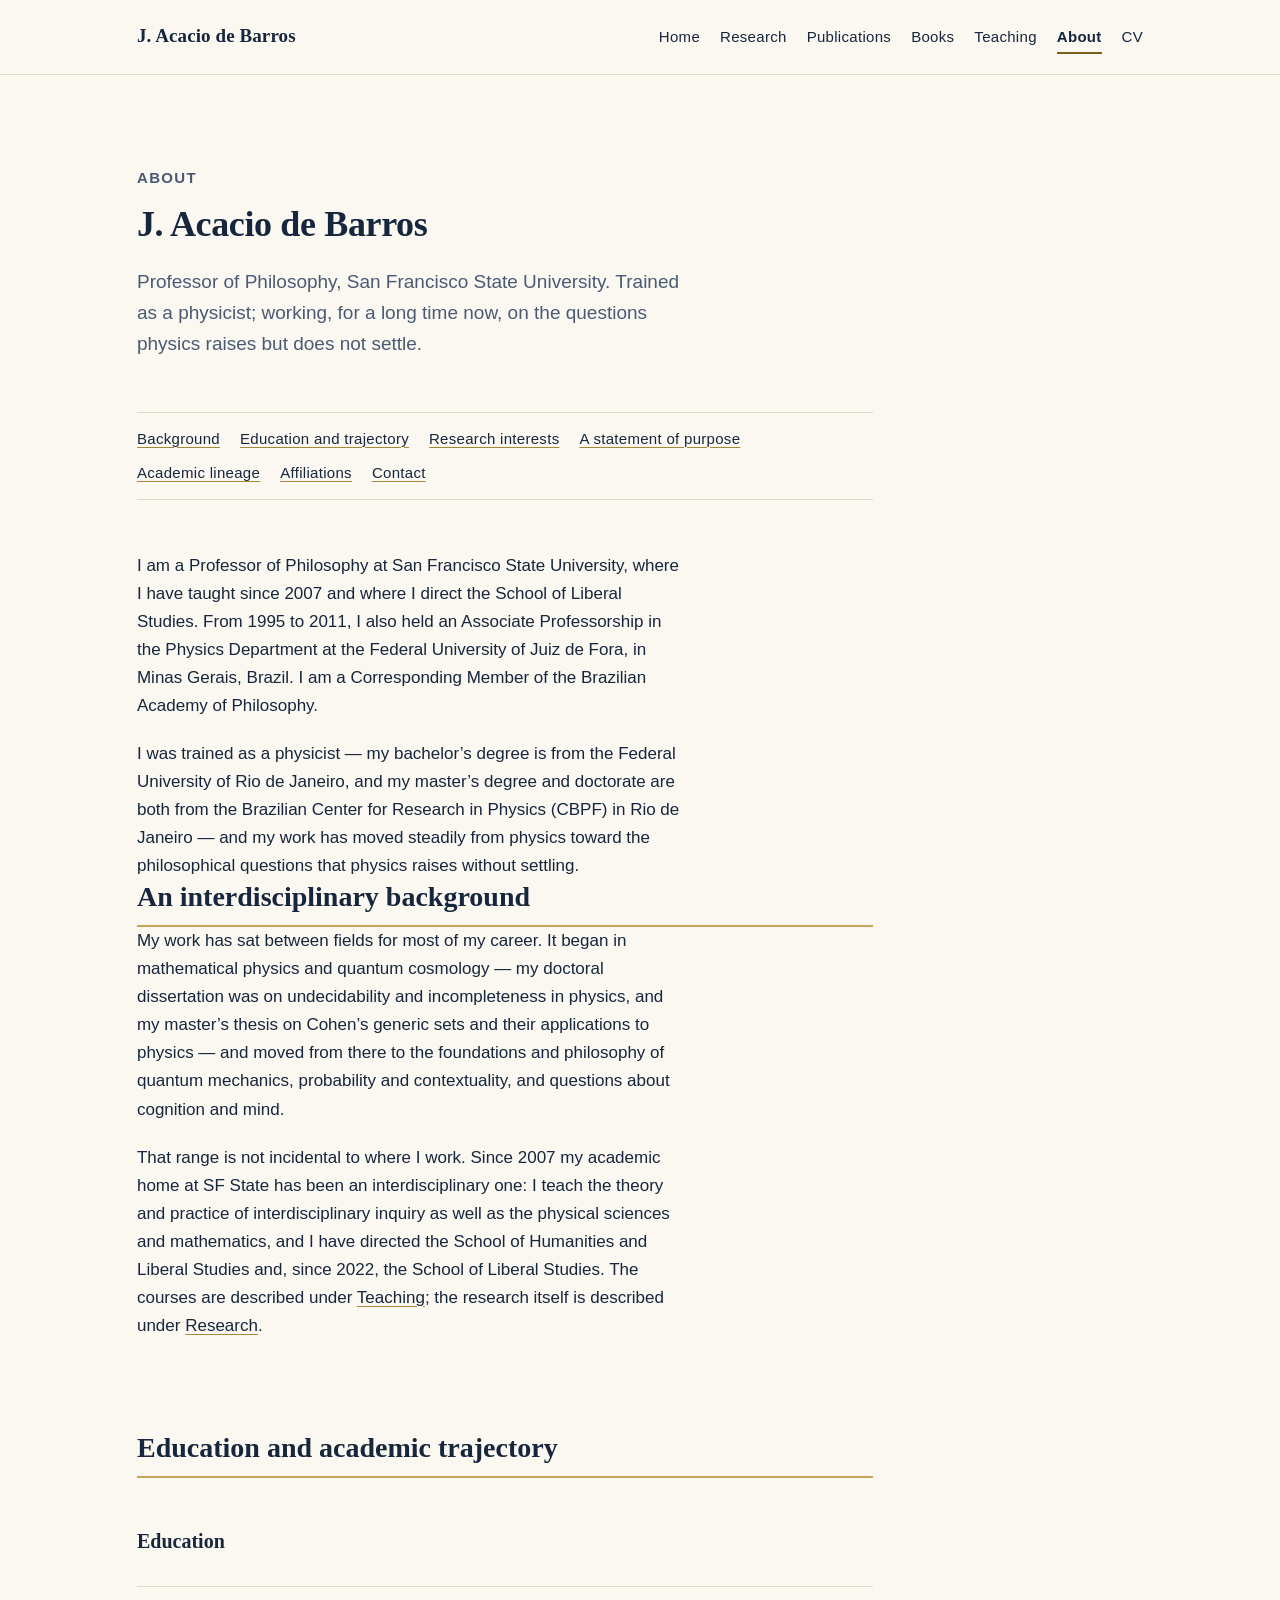
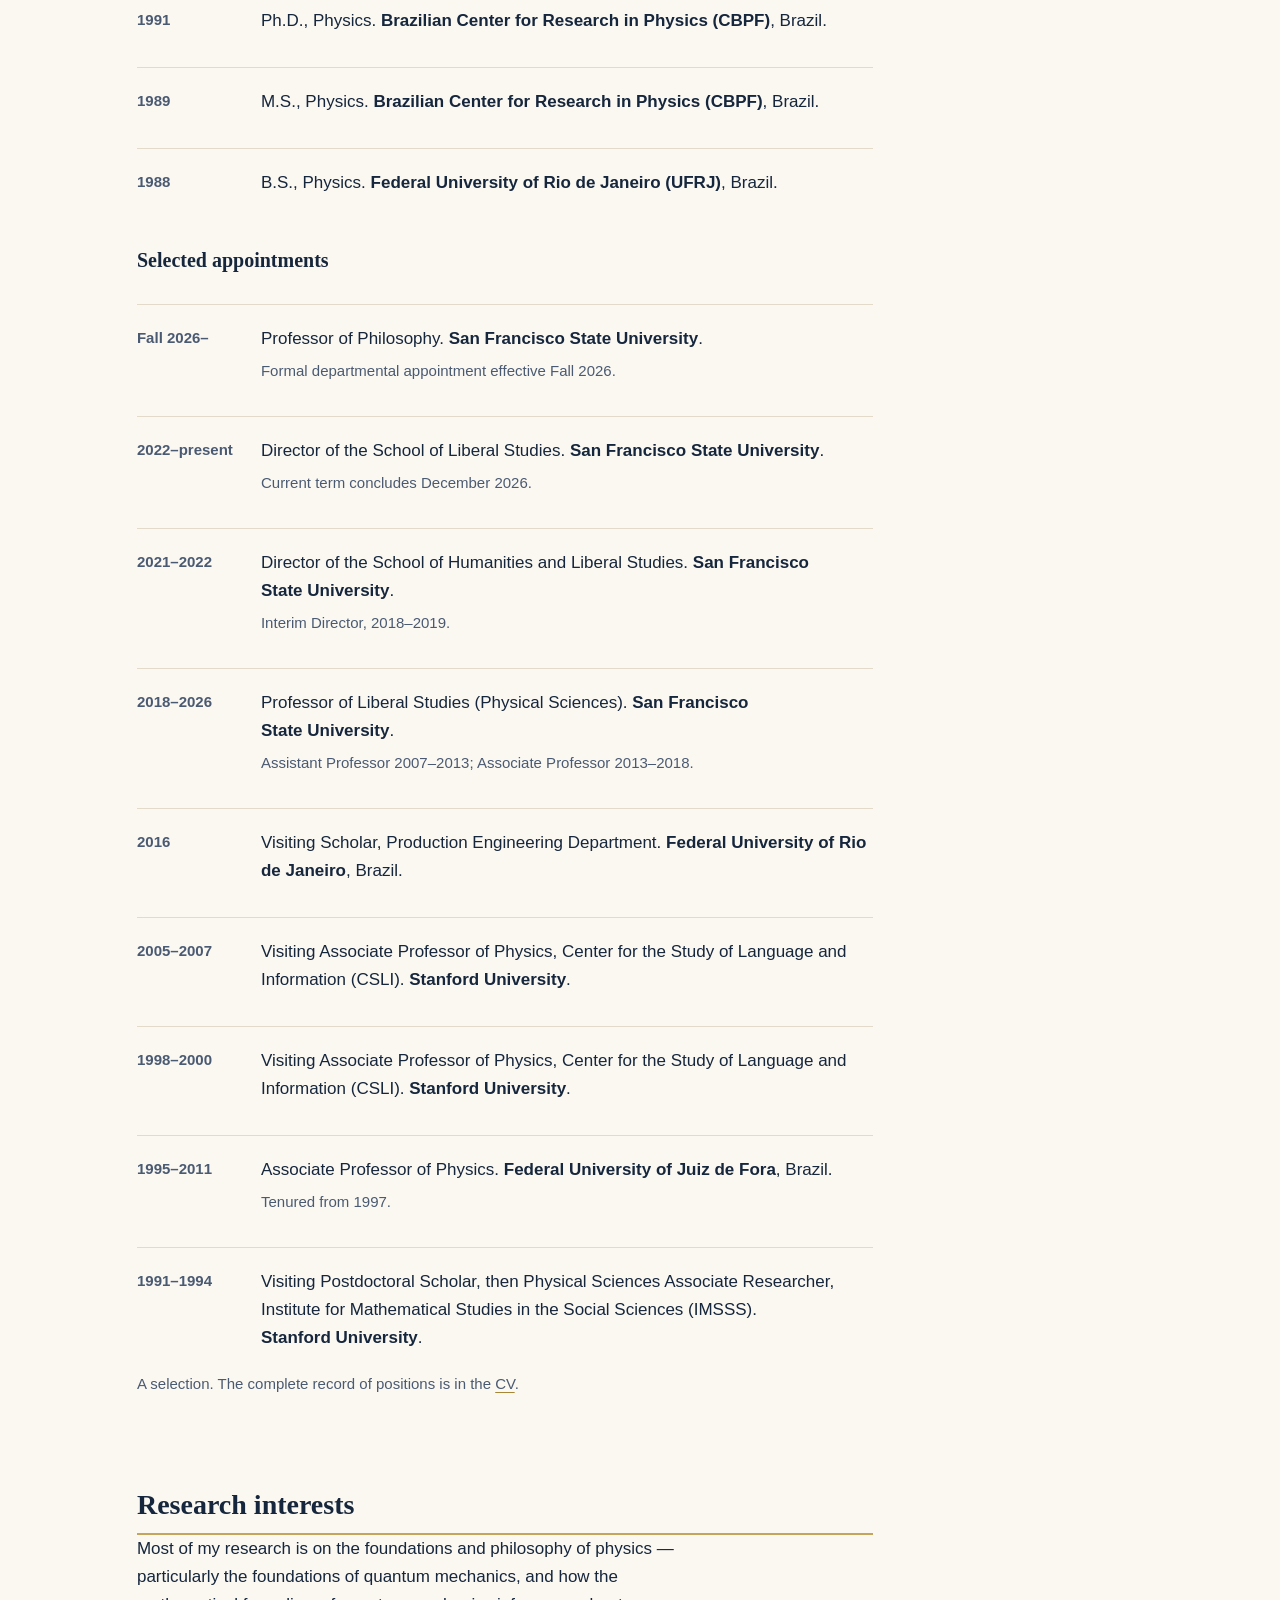
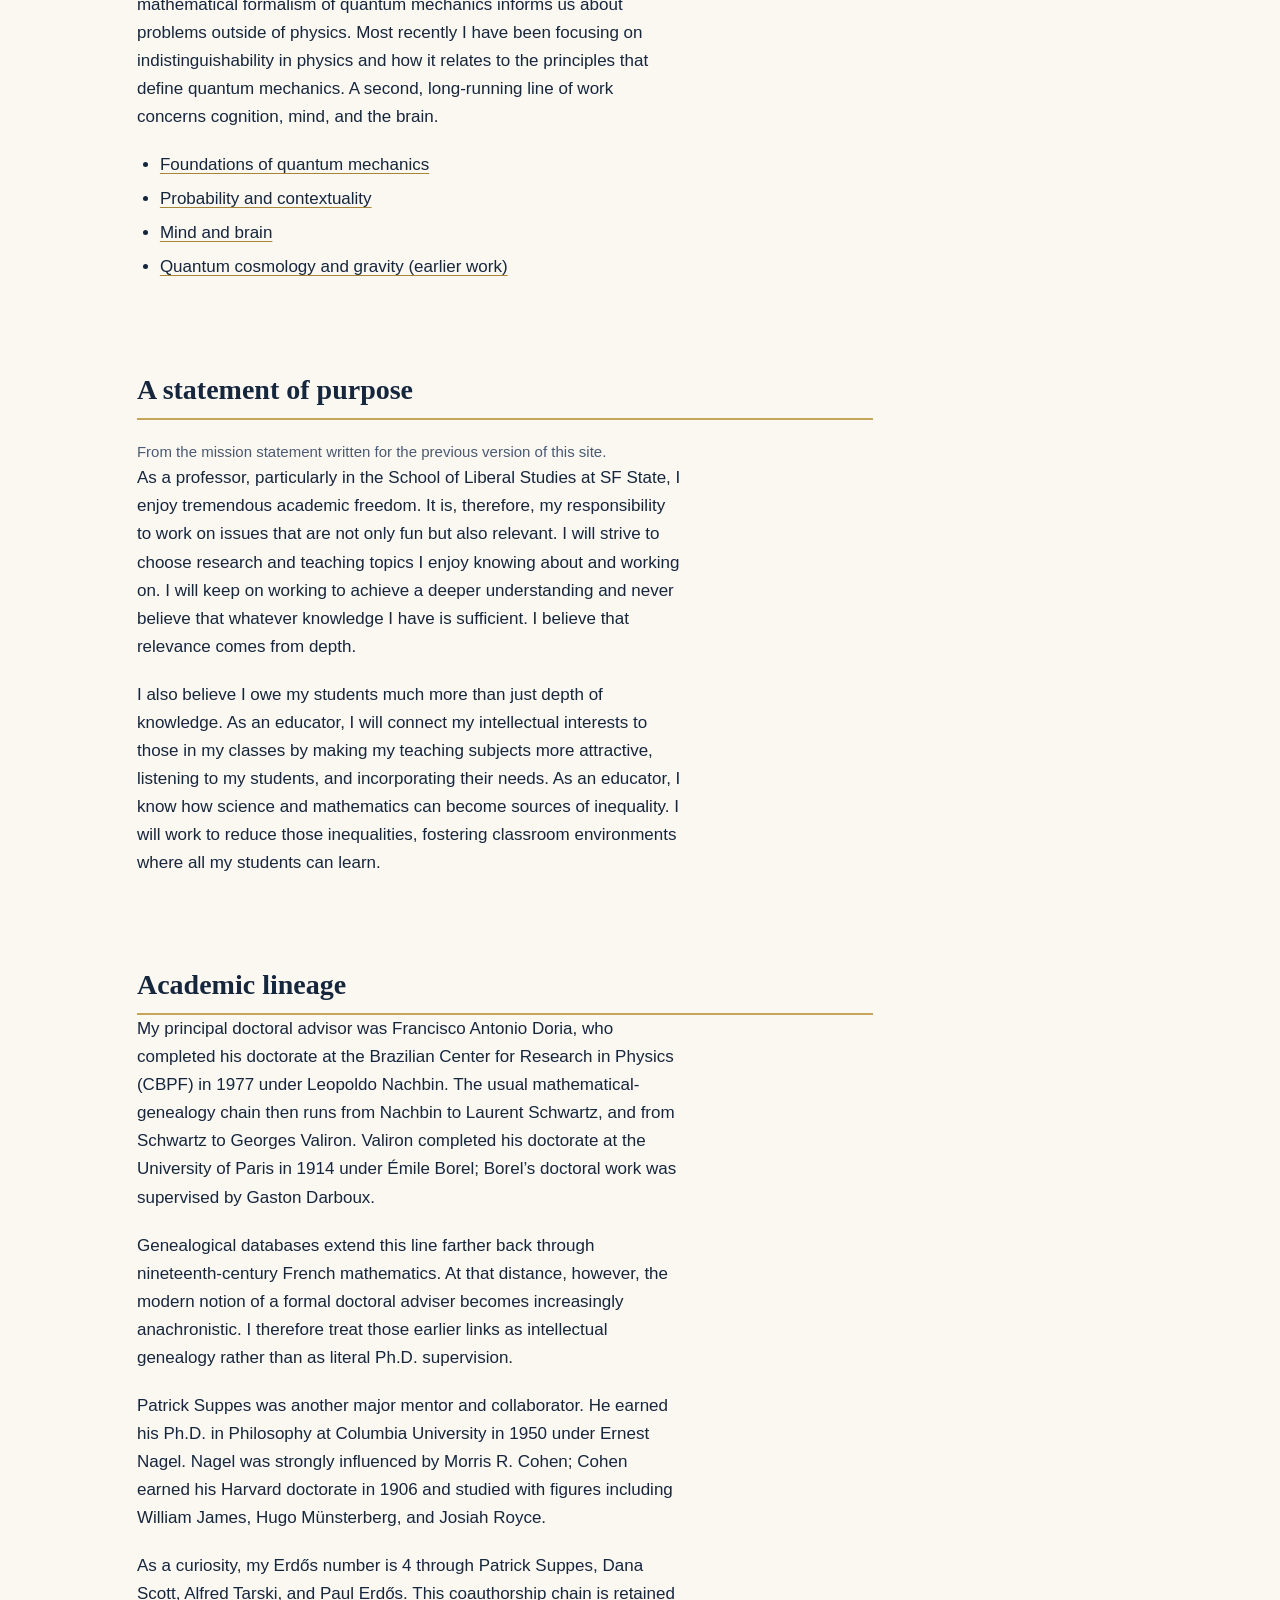
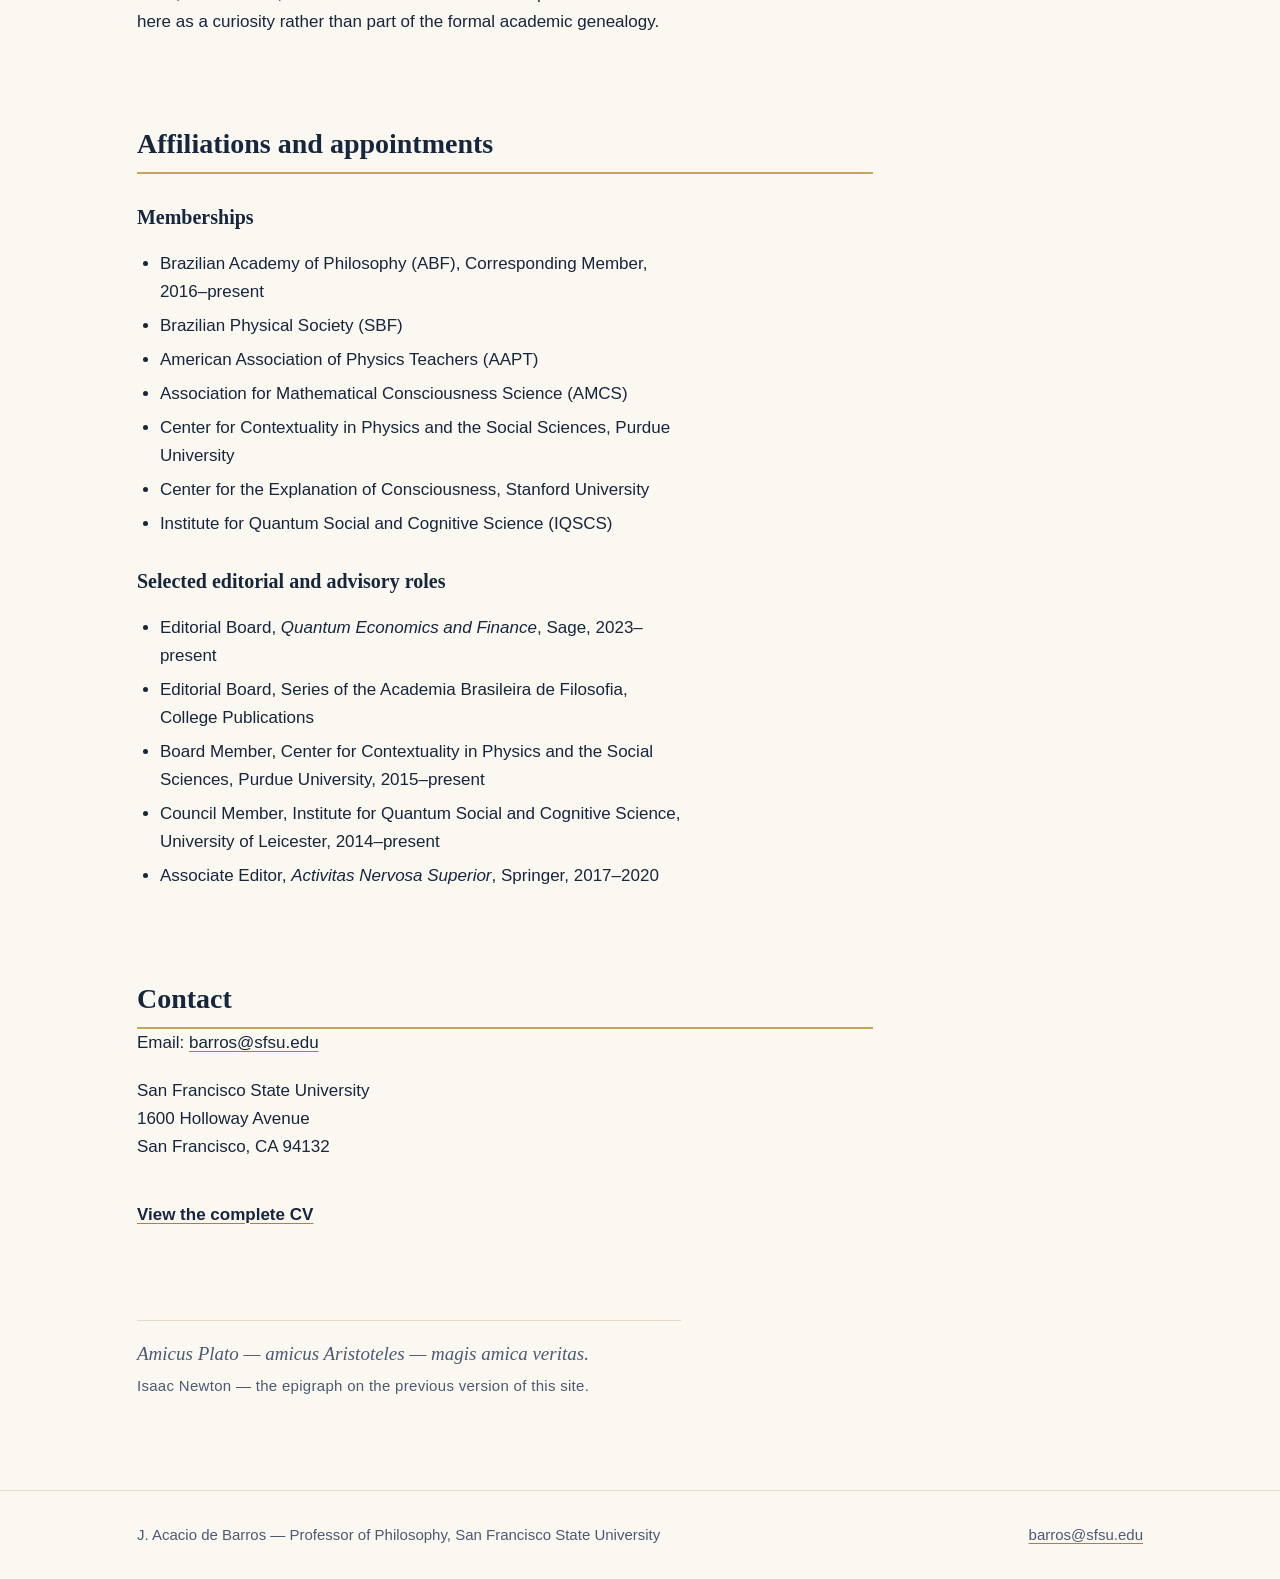
==== commit d617c19c: "Finalize website revision and HTML CV Adopt the audited v4 revision: lean canonical HTML CV with a p" ====
--- a/about/index.html
+++ b/about/index.html
@@ -1,318 +1,228 @@
 <!DOCTYPE html>
+
 <html lang="en">
 <head>
-<meta charset="utf-8">
-<meta name="viewport" content="width=device-width, initial-scale=1">
+<meta charset="utf-8"/>
+<meta content="width=device-width, initial-scale=1" name="viewport"/>
 <title>About — J. Acacio de Barros</title>
-<meta name="description" content="J. Acacio de Barros, Professor of Philosophy at San Francisco State University: biography, education, academic trajectory, research interests, affiliations, and contact.">
-<link rel="stylesheet" href="/assets/css/site.css">
+<meta content="J. Acacio de Barros, Professor of Philosophy at San Francisco State University: biography, education, academic trajectory, research interests, affiliations, and contact." name="description"/>
+<link href="https://jacaciodebarros.github.io/about/" rel="canonical"/><meta content="website" property="og:type"/><meta content="J. Acacio de Barros" property="og:site_name"/><meta content="About — J. Acacio de Barros" property="og:title"/><meta content="J. Acacio de Barros, Professor of Philosophy at San Francisco State University: biography, education, academic trajectory, research interests, affiliations, and contact." property="og:description"/><meta content="https://jacaciodebarros.github.io/about/" property="og:url"/><meta content="https://jacaciodebarros.github.io/assets/images/portrait-acacio-de-barros-760.webp" property="og:image"/><meta content="Portrait of J. Acacio de Barros" property="og:image:alt"/><meta content="summary" name="twitter:card"/><meta content="About — J. Acacio de Barros" name="twitter:title"/><meta content="J. Acacio de Barros, Professor of Philosophy at San Francisco State University: biography, education, academic trajectory, research interests, affiliations, and contact." name="twitter:description"/><meta content="https://jacaciodebarros.github.io/assets/images/portrait-acacio-de-barros-760.webp" name="twitter:image"/><link href="/assets/css/site.css" rel="stylesheet"/>
 </head>
 <body>
-
 <a class="skip-link" href="#main">Skip to main content</a>
-
 <header class="site-header">
-  <div class="wrap site-header__inner">
-    <a class="site-id" href="/">J. Acacio de Barros</a>
-    <nav class="site-nav" aria-label="Primary">
-      <ul>
-        <li><a href="/">Home</a></li>
-        <li><a href="/research/">Research</a></li>
-        <li><a href="/publications/">Publications</a></li>
-        <li><a href="/books/">Books</a></li>
-        <li><a href="/teaching/">Teaching</a></li>
-        <li><a href="/about/" aria-current="page">About</a></li>
-        <li><a href="/cv/">CV</a></li>
-      </ul>
-    </nav>
-  </div>
+<div class="wrap site-header__inner">
+<a class="site-id" href="/">J. Acacio de Barros</a>
+<nav aria-label="Primary" class="site-nav">
+<ul>
+<li><a href="/">Home</a></li>
+<li><a href="/research/">Research</a></li>
+<li><a href="/publications/">Publications</a></li>
+<li><a href="/books/">Books</a></li>
+<li><a href="/teaching/">Teaching</a></li>
+<li><a aria-current="page" href="/about/">About</a></li>
+<li><a href="/cv/">CV</a></li>
+</ul>
+</nav>
+</div>
 </header>
-
 <main class="site-main" id="main" tabindex="-1">
-  <div class="wrap">
-
-    <div class="page-header">
-      <p class="page-header__eyebrow">About</p>
-      <h1>J. Acacio de Barros</h1>
-      <p class="page-header__lede">Professor of Philosophy, San Francisco State University.
+<div class="wrap">
+<div class="page-header">
+<p class="page-header__eyebrow">About</p>
+<h1>J. Acacio de Barros</h1>
+<p class="page-header__lede">Professor of Philosophy, San Francisco State University.
       Trained as a physicist; working, for a long time now, on the questions physics raises
       but does not settle.</p>
-    </div>
-
-    <nav class="section-nav" aria-label="Sections on this page">
-      <ul>
-        <li><a href="#background">Background</a></li>
-        <li><a href="#trajectory">Education and trajectory</a></li>
-        <li><a href="#interests">Research interests</a></li>
-        <li><a href="#purpose">A statement of purpose</a></li>
-        <li><a href="#lineage">Academic lineage</a></li>
-        <li><a href="#affiliations">Affiliations</a></li>
-        <li><a href="#contact">Contact</a></li>
-      </ul>
-    </nav>
-
-    <div class="prose">
-      <p>I am a Professor of Philosophy at San Francisco State University, where I have
-      taught since 2007 and where I direct the School of Liberal Studies. Before coming to
-      SF State I was an Associate Professor in the Physics Department at the Federal
-      University of Juiz de Fora, in Minas Gerais, Brazil. I am a Corresponding Member of
-      the Brazilian Academy of Philosophy.</p>
-
-      <p>I was trained as a physicist &mdash; my bachelor&rsquo;s degree is from the Federal
-      University at Rio de Janeiro, and my master&rsquo;s degree and doctorate are both from
-      the Brazilian Center for Research in Physics (CBPF) in Rio de Janeiro &mdash; and my
+</div>
+<nav aria-label="Sections on this page" class="section-nav">
+<ul>
+<li><a href="#background">Background</a></li>
+<li><a href="#trajectory">Education and trajectory</a></li>
+<li><a href="#interests">Research interests</a></li>
+<li><a href="#purpose">A statement of purpose</a></li>
+<li><a href="#lineage">Academic lineage</a></li>
+<li><a href="#affiliations">Affiliations</a></li>
+<li><a href="#contact">Contact</a></li>
+</ul>
+</nav>
+<div class="prose">
+<p>I am a Professor of Philosophy at San Francisco State University, where I have taught since 2007 and where I direct the School of Liberal Studies. From 1995 to 2011, I also held an Associate Professorship in the Physics Department at the Federal University of Juiz de Fora, in Minas Gerais, Brazil. I am a Corresponding Member of the Brazilian Academy of Philosophy.</p>
+<p>I was trained as a physicist — my bachelor’s degree is from the Federal
+      University of Rio de Janeiro, and my master’s degree and doctorate are both from
+      the Brazilian Center for Research in Physics (CBPF) in Rio de Janeiro — and my
       work has moved steadily from physics toward the philosophical questions that physics
       raises without settling.</p>
-    </div>
-
-    <section class="pub-section" id="background" aria-labelledby="h-background">
-      <h2 id="h-background">An interdisciplinary background</h2>
-      <div class="prose">
-        <p>My work has sat between fields for most of my career. It began in mathematical
-        physics and quantum cosmology &mdash; my doctoral dissertation was on undecidability
-        and incompleteness in physics, and my master&rsquo;s thesis on Cohen&rsquo;s generic
-        sets and their applications to physics &mdash; and moved from there to the
-        foundations of quantum mechanics, to probability and contextuality, and to the
-        physics of the brain. Alongside all of it I have worked on physics and mathematics
-        education research and on teacher preparation.</p>
-
-        <p>That range is not incidental to where I work. Since 2007 my academic home at SF
+</div>
+<section aria-labelledby="h-background" class="pub-section" id="background">
+<h2 id="h-background">An interdisciplinary background</h2>
+<div class="prose">
+<p>My work has sat between fields for most of my career. It began in mathematical
+        physics and quantum cosmology — my doctoral dissertation was on undecidability
+        and incompleteness in physics, and my master’s thesis on Cohen’s generic
+        sets and their applications to physics — and moved from there to the
+        foundations and philosophy of quantum mechanics, probability and contextuality,
+        and questions about cognition and mind.</p>
+<p>That range is not incidental to where I work. Since 2007 my academic home at SF
         State has been an interdisciplinary one: I teach the theory and practice of
         interdisciplinary inquiry as well as the physical sciences and mathematics, and I
         have directed the School of Humanities and Liberal Studies and, since 2022, the
         School of Liberal Studies. The courses are described under
         <a href="/teaching/">Teaching</a>; the research itself is described under
         <a href="/research/">Research</a>.</p>
-      </div>
-    </section>
-
-    <section class="pub-section" id="trajectory" aria-labelledby="h-trajectory">
-      <h2 id="h-trajectory">Education and academic trajectory</h2>
-
-      <h3>Education</h3>
-      <ul class="pubs">
-        <li>
-          <p class="pub__year">1991</p>
-          <div class="pub__body">
-            <p class="pub__cite">Ph.D., Physics. <strong>Brazilian Center for Research in
+</div>
+</section>
+<section aria-labelledby="h-trajectory" class="pub-section" id="trajectory">
+<h2 id="h-trajectory">Education and academic trajectory</h2>
+<h3>Education</h3>
+<ul class="pubs">
+<li>
+<p class="pub__year">1991</p>
+<div class="pub__body">
+<p class="pub__cite">Ph.D., Physics. <strong>Brazilian Center for Research in
             Physics (CBPF)</strong>, Brazil.</p>
-          </div>
-        </li>
-        <li>
-          <p class="pub__year">1989</p>
-          <div class="pub__body">
-            <p class="pub__cite">M.S., Physics. <strong>Brazilian Center for Research in
+</div>
+</li>
+<li>
+<p class="pub__year">1989</p>
+<div class="pub__body">
+<p class="pub__cite">M.S., Physics. <strong>Brazilian Center for Research in
             Physics (CBPF)</strong>, Brazil.</p>
-          </div>
-        </li>
-        <li>
-          <p class="pub__year">1988</p>
-          <div class="pub__body">
-            <p class="pub__cite">B.S., Physics. <strong>Federal University at Rio de Janeiro
+</div>
+</li>
+<li>
+<p class="pub__year">1988</p>
+<div class="pub__body">
+<p class="pub__cite">B.S., Physics. <strong>Federal University of Rio de Janeiro
             (UFRJ)</strong>, Brazil.</p>
-          </div>
-        </li>
-      </ul>
-
-      <h3>Selected appointments</h3>
-      <ul class="pubs">
-        <li>
-          <p class="pub__year">2022&ndash;present</p>
-          <div class="pub__body">
-            <p class="pub__cite">Director of the School of Liberal Studies.
-            <strong>San Francisco State University</strong>.</p>
-          </div>
-        </li>
-        <li>
-          <p class="pub__year">2021&ndash;2022</p>
-          <div class="pub__body">
-            <p class="pub__cite">Director of the School of Humanities and Liberal Studies.
-            <strong>San Francisco State University</strong>.</p>
-            <p class="pub__note">Interim Director, 2018&ndash;2019.</p>
-          </div>
-        </li>
-        <li>
-          <p class="pub__year">2018&ndash;present</p>
-          <div class="pub__body">
-            <p class="pub__cite">Professor. <strong>San Francisco State University</strong>.</p>
-            <p class="pub__note">Assistant Professor 2007&ndash;2013; Associate Professor
-            2013&ndash;2018.</p>
-          </div>
-        </li>
-        <li>
-          <p class="pub__year">2016</p>
-          <div class="pub__body">
-            <p class="pub__cite">Visiting Scholar, Production Engineering Department.
-            <strong>Federal University of Rio de Janeiro</strong>, Brazil.</p>
-          </div>
-        </li>
-        <li>
-          <p class="pub__year">1998&ndash;2007</p>
-          <div class="pub__body">
-            <p class="pub__cite">Visiting Associate Professor of Physics, Center for the
-            Study of Language and Information (CSLI). <strong>Stanford University</strong>.</p>
-            <p class="pub__note">Two appointments: 1998&ndash;2000 and
-            2005&ndash;2007.</p>
-          </div>
-        </li>
-        <li>
-          <p class="pub__year">1995&ndash;2011</p>
-          <div class="pub__body">
-            <p class="pub__cite">Associate Professor of Physics. <strong>Federal University at
-            Juiz de Fora</strong>, Brazil.</p>
-            <p class="pub__note">Tenured from 1997.</p>
-          </div>
-        </li>
-        <li>
-          <p class="pub__year">1991&ndash;1994</p>
-          <div class="pub__body">
-            <p class="pub__cite">Visiting Postdoctoral Scholar, then Physical Sciences
-            Associate Researcher, Institute for Mathematical Studies in the Social Sciences
-            (IMSSS). <strong>Stanford University</strong>.</p>
-          </div>
-        </li>
-      </ul>
-      <p class="pub-section__note">A selection. The complete record of positions is in the
+</div>
+</li>
+</ul>
+<h3>Selected appointments</h3>
+<ul class="pubs">
+<li><p class="pub__year">Fall 2026–</p><div class="pub__body"><p class="pub__cite">Professor of Philosophy. <strong>San Francisco State University</strong>.</p><p class="pub__note">Formal departmental appointment effective Fall 2026.</p></div></li>
+<li><p class="pub__year">2022–present</p><div class="pub__body"><p class="pub__cite">Director of the School of Liberal Studies. <strong>San Francisco State University</strong>.</p><p class="pub__note">Current term concludes December 2026.</p></div></li>
+<li><p class="pub__year">2021–2022</p><div class="pub__body"><p class="pub__cite">Director of the School of Humanities and Liberal Studies. <strong>San Francisco State University</strong>.</p><p class="pub__note">Interim Director, 2018–2019.</p></div></li>
+<li><p class="pub__year">2018–2026</p><div class="pub__body"><p class="pub__cite">Professor of Liberal Studies (Physical Sciences). <strong>San Francisco State University</strong>.</p><p class="pub__note">Assistant Professor 2007–2013; Associate Professor 2013–2018.</p></div></li>
+<li><p class="pub__year">2016</p><div class="pub__body"><p class="pub__cite">Visiting Scholar, Production Engineering Department. <strong>Federal University of Rio de Janeiro</strong>, Brazil.</p></div></li>
+<li><p class="pub__year">2005–2007</p><div class="pub__body"><p class="pub__cite">Visiting Associate Professor of Physics, Center for the Study of Language and Information (CSLI). <strong>Stanford University</strong>.</p></div></li>
+<li><p class="pub__year">1998–2000</p><div class="pub__body"><p class="pub__cite">Visiting Associate Professor of Physics, Center for the Study of Language and Information (CSLI). <strong>Stanford University</strong>.</p></div></li>
+<li><p class="pub__year">1995–2011</p><div class="pub__body"><p class="pub__cite">Associate Professor of Physics. <strong>Federal University of Juiz de Fora</strong>, Brazil.</p><p class="pub__note">Tenured from 1997.</p></div></li>
+<li><p class="pub__year">1991–1994</p><div class="pub__body"><p class="pub__cite">Visiting Postdoctoral Scholar, then Physical Sciences Associate Researcher, Institute for Mathematical Studies in the Social Sciences (IMSSS). <strong>Stanford University</strong>.</p></div></li>
+</ul>
+<p class="pub-section__note">A selection. The complete record of positions is in the
       <a href="/cv/">CV</a>.</p>
-    </section>
-
-    <section class="pub-section" id="interests" aria-labelledby="h-interests">
-      <h2 id="h-interests">Research interests</h2>
-      <div class="prose">
-        <p>Most of my research is on the foundations and philosophy of physics &mdash;
+</section>
+<section aria-labelledby="h-interests" class="pub-section" id="interests">
+<h2 id="h-interests">Research interests</h2>
+<div class="prose">
+<p>Most of my research is on the foundations and philosophy of physics —
         particularly the foundations of quantum mechanics, and how the mathematical
         formalism of quantum mechanics informs us about problems outside of physics. Most
         recently I have been focusing on indistinguishability in physics and how it relates
         to the principles that define quantum mechanics. A second, long-running line of work
-        concerns the mind and the brain. I am also interested in physics and mathematics
-        education research and in teacher preparation.</p>
-        <ul>
-          <li><a href="/research/#quantum-foundations">Foundations of quantum
+        concerns cognition, mind, and the brain.</p>
+<ul>
+<li><a href="/research/#quantum-foundations">Foundations of quantum
           mechanics</a></li>
-          <li><a href="/research/#probability">Probability and contextuality</a></li>
-          <li><a href="/research/#mind-brain">Mind and brain</a></li>
-          <li><a href="/research/#cosmology">Quantum cosmology</a></li>
-          <li><a href="/research/#education">Science education</a></li>
-        </ul>
-      </div>
-    </section>
-
-    <section class="pub-section" id="purpose" aria-labelledby="h-purpose">
-      <h2 id="h-purpose">A statement of purpose</h2>
-      <p class="pub-section__note">From the mission statement written for the previous
+<li><a href="/research/#probability">Probability and contextuality</a></li>
+<li><a href="/research/#mind-brain">Mind and brain</a></li>
+<li><a href="/research/#cosmology">Quantum cosmology and gravity (earlier work)</a></li>
+</ul>
+</div>
+</section>
+<section aria-labelledby="h-purpose" class="pub-section" id="purpose">
+<h2 id="h-purpose">A statement of purpose</h2>
+<p class="pub-section__note">From the mission statement written for the previous
       version of this site.</p>
-      <div class="prose">
-        <p>As a professor, particularly in the School of Liberal Studies at SF State, I enjoy
+<div class="prose">
+<p>As a professor, particularly in the School of Liberal Studies at SF State, I enjoy
         tremendous academic freedom. It is, therefore, my responsibility to work on issues
         that are not only fun but also relevant. I will strive to choose research and
         teaching topics I enjoy knowing about and working on. I will keep on working to
         achieve a deeper understanding and never believe that whatever knowledge I have is
         sufficient. I believe that relevance comes from depth.</p>
-
-        <p>I also believe I owe my students much more than just depth of knowledge. As an
+<p>I also believe I owe my students much more than just depth of knowledge. As an
         educator, I will connect my intellectual interests to those in my classes by making
         my teaching subjects more attractive, listening to my students, and incorporating
-        their needs. As a science educator, I know how science and math are sources of
+        their needs. As an educator, I know how science and mathematics can become sources of
         inequality. I will work to reduce those inequalities, fostering classroom
         environments where all my students can learn.</p>
-      </div>
-    </section>
-
-    <section class="pub-section" id="lineage" aria-labelledby="h-lineage">
-      <h2 id="h-lineage">Academic lineage</h2>
-      <div class="prose">
-        <p>Contrary to ordinary genealogy, which grows exponentially when you move back in
-        time, one&rsquo;s academic genealogy only includes their Ph.D. advisor, the
-        advisor&rsquo;s advisor, and so on. So, I&rsquo;ll start with my main advisor,
-        Francisco Antonio Doria. Doria got his Ph.D. from CBPF in 1977, and his advisor was
-        Leopoldo Nachbin. Nachbin got his Ph.D. from University of Chicago under Laurent
-        Schwartz. Schwartz got his Ph.D. from Universit&eacute; Louis Pasteur &mdash;
-        Strasbourg I, advised by Georges Valiron, who got his Ph.D. from the Universit&eacute;
-        de Paris in 1914. Valiron was &Eacute;mile Borel&rsquo;s Ph.D. student at the
-        &Eacute;cole Normale Sup&eacute;rieure Paris, getting his degree in 1893.
-        Bor&eacute;l&rsquo;s advisor was Gaston Darboux, Ph.D. from &Eacute;cole Normale
-        Sup&eacute;rieure, Paris, 1866. Darboux advisor was Michel Chasles, Ph.D. from
-        &Eacute;cole Polytechnique, 1814. Chasles was a student of none less than Simeon Denis
-        Poisson. Poisson got his Ph.D. from the &Eacute;cole Polytechnique in 1800, where he
-        had two advisors: Joseph Louis Lagrange and Pierre-Simon Laplace. Lagrange did not
-        have a doctoral advisor (he got a BA from Universit&agrave; di Torino in 1754), but
-        Leonard Euler is considered equivalent to his Ph.D. advisor and mentor. Laplace had as
-        advisor Jean Le Rond d&rsquo;Alembert. So, on Doria&rsquo;s side, my lineage goes back
-        to Euler and D&rsquo;Alambert.</p>
-
-        <p>I could also list Newton da Costa as my third co-adviser, albeit in a more informal
-        role, but I will refrain from doing so. Instead, my mentor in many aspects was Patrick
-        Suppes, who got his Ph.D. in Philosophy from Columbia University in 1950. Suppes was a
-        student of Ernest Nagel, who also got his degree from Columbia under Morris Raphael
-        Cohen. Cohen was a student of William James (Pat was happy to find that James was in
-        his lineage) and Hugo M&uuml;nsterberg. In their intellectual past are Hermann Ludwig
-        Ferdinand von Helmholtz and Nicolaus Copernicus.</p>
-
-        <p>As a curiosity, my Erd&ouml;s number is 4. I published with Pat Suppes, who
-        published with Dana Scott. Dana Scott published with Alfred Tarski, who finally
-        published with Paul Erd&ouml;s.</p>
-      </div>
-    </section>
-
-    <section class="pub-section" id="affiliations" aria-labelledby="h-affiliations">
-      <h2 id="h-affiliations">Affiliations and appointments</h2>
-
-      <div class="prose">
-        <h3>Memberships</h3>
-        <ul>
-          <li>Brazilian Academy of Philosophy (ABF), Corresponding Member, 2016&ndash;present</li>
-          <li>Brazilian Physical Society (SBF)</li>
-          <li>American Association of Physics Teachers (AAPT)</li>
-          <li>Association for Mathematical Consciousness Science (AMCS)</li>
-          <li>Center for Contextuality in Physics and the Social Sciences, Purdue University</li>
-          <li>Center for the Explanation of Consciousness, Stanford University</li>
-          <li>Institute for Quantum Social and Cognitive Science (IQSCS)</li>
-        </ul>
-
-        <h3>Selected editorial and advisory roles</h3>
-        <ul>
-          <li>Editorial Board, <em>Quantum Economics and Finance</em>, Sage,
-          2023&ndash;present</li>
-          <li>Editorial Board, Series of the Academia Brasileira de Filosofia, College
+</div>
+</section>
+<section aria-labelledby="h-lineage" class="pub-section" id="lineage">
+<h2 id="h-lineage">Academic lineage</h2>
+<div class="prose">
+<p>My principal doctoral advisor was Francisco Antonio Doria, who completed his doctorate
+        at the Brazilian Center for Research in Physics (CBPF) in 1977 under Leopoldo Nachbin.
+        The usual mathematical-genealogy chain then runs from Nachbin to Laurent Schwartz, and
+        from Schwartz to Georges Valiron. Valiron completed his doctorate at the University of
+        Paris in 1914 under Émile Borel; Borel’s doctoral work was supervised by
+        Gaston Darboux.</p>
+<p>Genealogical databases extend this line farther back through nineteenth-century French
+        mathematics. At that distance, however, the modern notion of a formal doctoral adviser
+        becomes increasingly anachronistic. I therefore treat those earlier links as intellectual
+        genealogy rather than as literal Ph.D. supervision.</p>
+<p>Patrick Suppes was another major mentor and collaborator. He earned his Ph.D. in
+        Philosophy at Columbia University in 1950 under Ernest Nagel. Nagel was strongly influenced
+        by Morris R. Cohen; Cohen earned his Harvard doctorate in 1906 and studied with figures
+        including William James, Hugo Münsterberg, and Josiah Royce.</p>
+<p>As a curiosity, my Erdős number is 4 through Patrick Suppes, Dana Scott, Alfred
+        Tarski, and Paul Erdős. This coauthorship chain is retained here as a curiosity rather
+        than part of the formal academic genealogy.</p>
+</div>
+</section>
+<section aria-labelledby="h-affiliations" class="pub-section" id="affiliations">
+<h2 id="h-affiliations">Affiliations and appointments</h2>
+<div class="prose">
+<h3>Memberships</h3>
+<ul>
+<li>Brazilian Academy of Philosophy (ABF), Corresponding Member, 2016–present</li>
+<li>Brazilian Physical Society (SBF)</li>
+<li>American Association of Physics Teachers (AAPT)</li>
+<li>Association for Mathematical Consciousness Science (AMCS)</li>
+<li>Center for Contextuality in Physics and the Social Sciences, Purdue University</li>
+<li>Center for the Explanation of Consciousness, Stanford University</li>
+<li>Institute for Quantum Social and Cognitive Science (IQSCS)</li>
+</ul>
+<h3>Selected editorial and advisory roles</h3>
+<ul>
+<li>Editorial Board, <em>Quantum Economics and Finance</em>, Sage,
+          2023–present</li>
+<li>Editorial Board, Series of the Academia Brasileira de Filosofia, College
           Publications</li>
-          <li>Board Member, Center for Contextuality in Physics and the Social Sciences,
-          Purdue University, 2015&ndash;present</li>
-          <li>Council Member, Institute for Quantum Social and Cognitive Science, University
-          of Leicester, 2014&ndash;present</li>
-          <li>Associate Editor, <em>Activitas Nervosa Superior</em>, Springer,
-          2017&ndash;2020</li>
-        </ul>
-      </div>
-    </section>
-
-    <section class="pub-section" id="contact" aria-labelledby="h-contact">
-      <h2 id="h-contact">Contact</h2>
-      <div class="prose">
-        <p>Email: <a href="mailto:barros@sfsu.edu">barros@sfsu.edu</a></p>
-        <p>San Francisco State University<br>
-        1600 Holloway Avenue<br>
+<li>Board Member, Center for Contextuality in Physics and the Social Sciences,
+          Purdue University, 2015–present</li>
+<li>Council Member, Institute for Quantum Social and Cognitive Science, University
+          of Leicester, 2014–present</li>
+<li>Associate Editor, <em>Activitas Nervosa Superior</em>, Springer,
+          2017–2020</li>
+</ul>
+</div>
+</section>
+<section aria-labelledby="h-contact" class="pub-section" id="contact">
+<h2 id="h-contact">Contact</h2>
+<div class="prose">
+<p>Email: <a href="mailto:barros@sfsu.edu">barros@sfsu.edu</a></p>
+<p>San Francisco State University<br/>
+        1600 Holloway Avenue<br/>
         San Francisco, CA 94132</p>
-        <p><a class="doc-link" href="/assets/documents/JAcaciodeBarros-CV.pdf">Download the
-        CV (PDF)</a></p>
-      </div>
-    </section>
-
-    <figure class="epigraph">
-      <blockquote>Amicus Plato &mdash; amicus Aristoteles &mdash; magis amica
+<p><a class="doc-link" href="/cv/">View the complete CV</a></p>
+</div>
+</section>
+<figure class="epigraph">
+<blockquote>Amicus Plato — amicus Aristoteles — magis amica
       veritas.</blockquote>
-      <figcaption>Isaac Newton &mdash; the epigraph on the previous version of this
+<figcaption>Isaac Newton — the epigraph on the previous version of this
       site.</figcaption>
-    </figure>
-
-  </div>
+</figure>
+</div>
 </main>
-
 <footer class="site-footer">
-  <div class="wrap site-footer__inner">
-    <p>J. Acacio de Barros — Professor of Philosophy, San Francisco State University</p>
-    <p><a href="mailto:barros@sfsu.edu">barros@sfsu.edu</a></p>
-  </div>
+<div class="wrap site-footer__inner">
+<p>J. Acacio de Barros — Professor of Philosophy, San Francisco State University</p>
+<p><a href="mailto:barros@sfsu.edu">barros@sfsu.edu</a></p>
+</div>
 </footer>
-
 </body>
 </html>
--- a/assets/css/site.css
+++ b/assets/css/site.css
@@ -12,6 +12,10 @@
      ink-muted  #4A5A72   6.6:1   AA
      gold       #7C5F1C   5.6:1   AA
    gold-soft and rule are decorative only and never carry text.
+   underline carries link underlines, which are non-text UI components and so
+   need 3:1 (WCAG 1.4.11). gold-soft reached only 2.2:1, so underlines take
+   their own token: same hue and saturation, lightness lowered until it clears
+   3:1 on cream (3.2:1) and on cream-alt (3.0:1), the two surfaces links sit on.
    -------------------------------------------------------------------------- */
 :root {
   --cream: #fbf8f2;
@@ -20,6 +24,7 @@
   --ink-muted: #4a5a72;
   --gold: #7c5f1c;
   --gold-soft: #c4a55a;
+  --underline: #a78638;
   --rule: #e3daca;
 
   --font-serif: "Iowan Old Style", "Palatino Linotype", Palatino, "Book Antiqua",
@@ -150,7 +155,7 @@
 
 a {
   color: inherit;
-  text-decoration-color: var(--gold-soft);
+  text-decoration-color: var(--underline);
   text-decoration-thickness: 0.07em;
   text-underline-offset: 0.18em;
 }
@@ -354,7 +359,7 @@
   margin-top: var(--space-md);
   padding-top: var(--space-md);
   border-top: 2px solid var(--gold-soft);
-  max-width: 18ch;
+  max-width: 30ch;
 }
 
 .intro__lede {
@@ -372,6 +377,11 @@
 .portrait {
   max-width: 13rem;
   margin: 0;
+  padding: 0.75rem 0.75rem 0.55rem;
+  overflow: hidden;
+  background: var(--cream-alt);
+  border: 1px solid var(--rule);
+  border-radius: 0.45rem;
 }
 
 /* From tablet up the grid column sets the size. */
@@ -383,9 +393,9 @@
 
 .portrait img {
   width: 100%;
-  /* The derivative is a cut-out that dissolves into transparency at the
-     bottom, so it needs no frame, border, or shadow to sit on the cream. */
   background: transparent;
+  transform: scale(1.05);
+  transform-origin: center bottom;
 }
 
 /* Entry points to the main sections. Hairline rules, not cards. */
@@ -622,7 +632,7 @@
 
 .pub__links a {
   font-weight: 600;
-  text-decoration-color: var(--gold-soft);
+  text-decoration-color: var(--underline);
 }
 
 /* --------------------------------------------------------------------------
@@ -889,6 +899,115 @@
   white-space: nowrap;
 }
 
+
+
+/* --------------------------------------------------------------------------
+   8f. Curriculum vitae
+   The HTML CV is the canonical record. These rules keep a long academic CV
+   readable on screen while allowing the same page to print cleanly.
+   -------------------------------------------------------------------------- */
+.cv-header {
+  max-width: var(--measure-wide);
+}
+
+.cv-contact {
+  display: flex;
+  flex-wrap: wrap;
+  gap: var(--space-2xs) var(--space-sm);
+  margin-top: var(--space-sm);
+  color: var(--ink-muted);
+  font-size: var(--text-sm);
+}
+
+.cv-version {
+  max-width: var(--measure);
+  margin-top: var(--space-sm);
+  color: var(--ink-muted);
+  font-size: var(--text-sm);
+}
+
+.cv-section-nav {
+  max-width: var(--wrap);
+}
+
+.cv-timeline,
+.cv-simple-list {
+  max-width: var(--measure-wide);
+  margin-top: var(--space-md);
+  display: grid;
+  gap: var(--space-sm);
+}
+
+.cv-timeline > li,
+.cv-simple-list > li {
+  padding-top: var(--space-sm);
+  border-top: 1px solid var(--rule);
+}
+
+.cv-timeline > li {
+  display: grid;
+  gap: var(--space-2xs);
+}
+
+@media (min-width: 46rem) {
+  .cv-timeline > li {
+    grid-template-columns: 8.75rem minmax(0, 1fr);
+    column-gap: var(--space-sm);
+  }
+}
+
+.cv-date {
+  font-size: var(--text-sm);
+  font-weight: 600;
+  font-variant-numeric: tabular-nums;
+  color: var(--ink-muted);
+}
+
+.cv-item-title {
+  font-weight: 600;
+}
+
+.cv-item-org,
+.cv-item-note {
+  color: var(--ink-muted);
+}
+
+.cv-item-note {
+  margin-top: var(--space-2xs);
+  font-size: var(--text-sm);
+}
+
+.cv-simple-list {
+  counter-reset: cv-entry;
+}
+
+.cv-simple-list > li {
+  counter-increment: cv-entry;
+  position: relative;
+  padding-left: 2.25rem;
+}
+
+.cv-simple-list > li::before {
+  content: counter(cv-entry) ".";
+  position: absolute;
+  left: 0;
+  top: var(--space-sm);
+  width: 1.75rem;
+  color: var(--ink-muted);
+  font-size: var(--text-sm);
+  font-variant-numeric: tabular-nums;
+}
+
+.cv-bullet-list {
+  max-width: var(--measure-wide);
+  margin-top: var(--space-sm);
+  padding-left: 1.25rem;
+}
+
+.cv-bullet-list li + li {
+  margin-top: var(--space-2xs);
+}
+
 /* --------------------------------------------------------------------------
    9. Motion and print
    -------------------------------------------------------------------------- */
@@ -903,24 +1022,317 @@
   }
 }
 
+@page {
+  size: letter;
+  margin: 0.58in 0.62in 0.62in;
+}
+
 @media print {
+  :root {
+    --text-base: 9.5pt;
+    --text-sm: 8.4pt;
+    --text-lg: 10.5pt;
+    --text-h3: 11pt;
+    --text-h2: 13.5pt;
+    --text-h1: 18pt;
+    --space-2xs: 0.12in;
+    --space-xs: 0.16in;
+    --space-sm: 0.21in;
+    --space-md: 0.3in;
+    --space-lg: 0.4in;
+    --space-xl: 0.48in;
+  }
+
   body {
+    display: block;
     background: #fff;
     color: #000;
-  }
-
+    line-height: 1.4;
+  }
+
+  .site-header,
+  .site-footer,
   .site-nav,
-  .skip-link {
+  .skip-link,
+  .section-nav,
+  .cv-version {
+    display: none !important;
+  }
+
+  .site-main {
+    padding: 0;
+  }
+
+  .wrap {
+    max-width: none;
+    padding: 0;
+  }
+
+  .page-header {
+    margin-bottom: 0.3in;
+  }
+
+  .cv-contact {
+    margin-top: 0.08in;
+  }
+
+  .pub-section + .pub-section {
+    margin-top: 0.36in;
+  }
+
+  .pub-section h2 {
+    padding-bottom: 0.08in;
+  }
+
+  .pubs,
+  .cv-timeline,
+  .cv-simple-list,
+  .pub-section h2,
+  .pub-section > h3 {
+    max-width: none;
+  }
+
+  .pubs,
+  .cv-timeline,
+  .cv-simple-list {
+    gap: 0.12in;
+    margin-top: 0.16in;
+  }
+
+  .pubs > li,
+  .cv-timeline > li,
+  .cv-simple-list > li {
+    break-inside: avoid;
+    page-break-inside: avoid;
+    padding-top: 0.1in;
+  }
+
+  .pubs > li {
+    grid-template-columns: 0.72in minmax(0, 1fr);
+    column-gap: 0.12in;
+  }
+
+  .cv-timeline > li {
+    grid-template-columns: 1.08in minmax(0, 1fr);
+    column-gap: 0.12in;
+  }
+
+  a {
+    color: #000;
+    text-decoration: none;
+  }
+
+  .pub__links {
+    font-size: 8pt;
+  }
+
+  .prose a[href^="http"]::after {
+    content: none;
+  }
+}
+
+
+/* --------------------------------------------------------------------------
+   10. Lean CV revision (August 2026)
+   Screen remains consistent with the site; print returns to a compact,
+   traditional academic-CV presentation closer to the pre-HTML document.
+   -------------------------------------------------------------------------- */
+.cv-position-title {
+  line-height: 1.35;
+}
+
+.cv-position-org {
+  margin-top: 0.05rem;
+  color: var(--ink-muted);
+}
+
+@media print {
+  @page {
+    size: letter;
+    margin: 0.48in 0.58in 0.52in;
+  }
+
+  .cv-page {
+    font-family: Georgia, "Times New Roman", serif;
+    font-size: 9.2pt;
+    line-height: 1.22;
+  }
+
+  .cv-page .page-header {
+    text-align: center;
+    margin-bottom: 0.18in;
+  }
+
+  .cv-page .page-header__eyebrow {
     display: none;
   }
 
-  a {
-    text-decoration: underline;
-  }
-
-  .prose a[href^="http"]::after {
-    content: " (" attr(href) ")";
-    font-size: 0.85em;
-    word-break: break-all;
-  }
-}
+  .cv-page .page-header__lede {
+    display: block;
+    margin: 0.03in 0 0;
+    font-size: 8.6pt;
+    color: #000;
+  }
+
+  .cv-page .page-header h1 {
+    margin: 0;
+    font-family: Georgia, "Times New Roman", serif;
+    font-size: 19pt;
+    font-variant: small-caps;
+    font-weight: 700;
+    letter-spacing: 0.01em;
+  }
+
+  .cv-page .cv-contact {
+    justify-content: center;
+    gap: 0.03in 0.18in;
+    margin-top: 0.05in;
+    padding-bottom: 0.07in;
+    border-bottom: 1px solid #000;
+    font-size: 8.3pt;
+    color: #000;
+  }
+
+  .cv-page .pub-section + .pub-section {
+    margin-top: 0.19in;
+  }
+
+  .cv-page .pub-section h2 {
+    margin: 0 0 0.08in;
+    padding: 0;
+    border: 0;
+    font-family: Georgia, "Times New Roman", serif;
+    font-size: 12.2pt;
+    font-variant: small-caps;
+    font-weight: 700;
+    letter-spacing: 0;
+  }
+
+  .cv-page .pub-section > h3 {
+    margin-top: 0.12in;
+    font-family: Georgia, "Times New Roman", serif;
+    font-size: 10.2pt;
+  }
+
+  .cv-page .pubs,
+  .cv-page .cv-timeline,
+  .cv-page .cv-simple-list,
+  .cv-page .cv-bullet-list {
+    margin-top: 0.06in;
+    gap: 0.035in;
+  }
+
+  .cv-page .pubs > li,
+  .cv-page .cv-timeline > li,
+  .cv-page .cv-simple-list > li {
+    padding-top: 0;
+    border-top: 0;
+  }
+
+  .cv-page .pubs > li,
+  .cv-page .cv-timeline > li {
+    grid-template-columns: 0.82in minmax(0, 1fr);
+    column-gap: 0.10in;
+  }
+
+  .cv-page #positions .cv-timeline > li,
+  .cv-page #education .cv-timeline > li,
+  .cv-page #honors .cv-timeline > li {
+    grid-template-columns: minmax(0, 1fr) 0.85in;
+    column-gap: 0.10in;
+  }
+
+  .cv-page #positions .pub__year,
+  .cv-page #education .pub__year,
+  .cv-page #honors .pub__year {
+    grid-column: 2;
+    grid-row: 1;
+    text-align: right;
+    font-size: 9.2pt;
+    color: #000;
+    white-space: nowrap;
+  }
+
+  .cv-page #positions .pub__body,
+  .cv-page #education .pub__body,
+  .cv-page #honors .pub__body {
+    grid-column: 1;
+    grid-row: 1;
+  }
+
+  .cv-page .cv-position-title,
+  .cv-page .cv-position-org {
+    margin: 0;
+    line-height: 1.18;
+  }
+
+  .cv-page .cv-position-org {
+    margin-left: 0.12in;
+    color: #000;
+  }
+
+  .cv-page .pub__year,
+  .cv-page .pub__note,
+  .cv-page .pub__links,
+  .cv-page .cv-item-note {
+    font-size: 8.3pt;
+  }
+
+  .cv-page .pub__cite,
+  .cv-page .pub__note,
+  .cv-page .pub__links {
+    line-height: 1.22;
+  }
+
+  .cv-page .pub__note {
+    margin-top: 0.02in;
+    color: #000;
+  }
+
+  .cv-page .pub__links {
+    margin-top: 0.02in;
+  }
+
+  .cv-page .cv-simple-list {
+    counter-reset: cv-entry;
+  }
+
+  .cv-page .cv-simple-list > li {
+    padding-left: 0.22in;
+    line-height: 1.22;
+  }
+
+  .cv-page .cv-simple-list > li::before {
+    top: 0;
+    width: 0.18in;
+    font-size: 8.3pt;
+    color: #000;
+  }
+
+  .cv-page .cv-bullet-list li + li {
+    margin-top: 0.02in;
+  }
+
+  .cv-page a {
+    color: #000;
+    text-decoration: none;
+  }
+}
+
+@media print {
+  @page { margin: 0.40in 0.54in 0.42in; }
+  .cv-page { font-size: 8.9pt; line-height: 1.16; color: #000; }
+  .cv-page .page-header h1,
+  .cv-page .pub-section h2,
+  .cv-page .pub-section > h3,
+  .cv-page .pub__year { color: #000; }
+  .cv-page .pub-section + .pub-section { margin-top: 0.15in; }
+  .cv-page .pubs,
+  .cv-page .cv-timeline,
+  .cv-page .cv-simple-list,
+  .cv-page .cv-bullet-list { gap: 0.022in; }
+  .cv-page .pub__cite,
+  .cv-page .pub__note,
+  .cv-page .cv-simple-list > li { line-height: 1.16; }
+  .cv-page .pub__links { display: none !important; }
+}
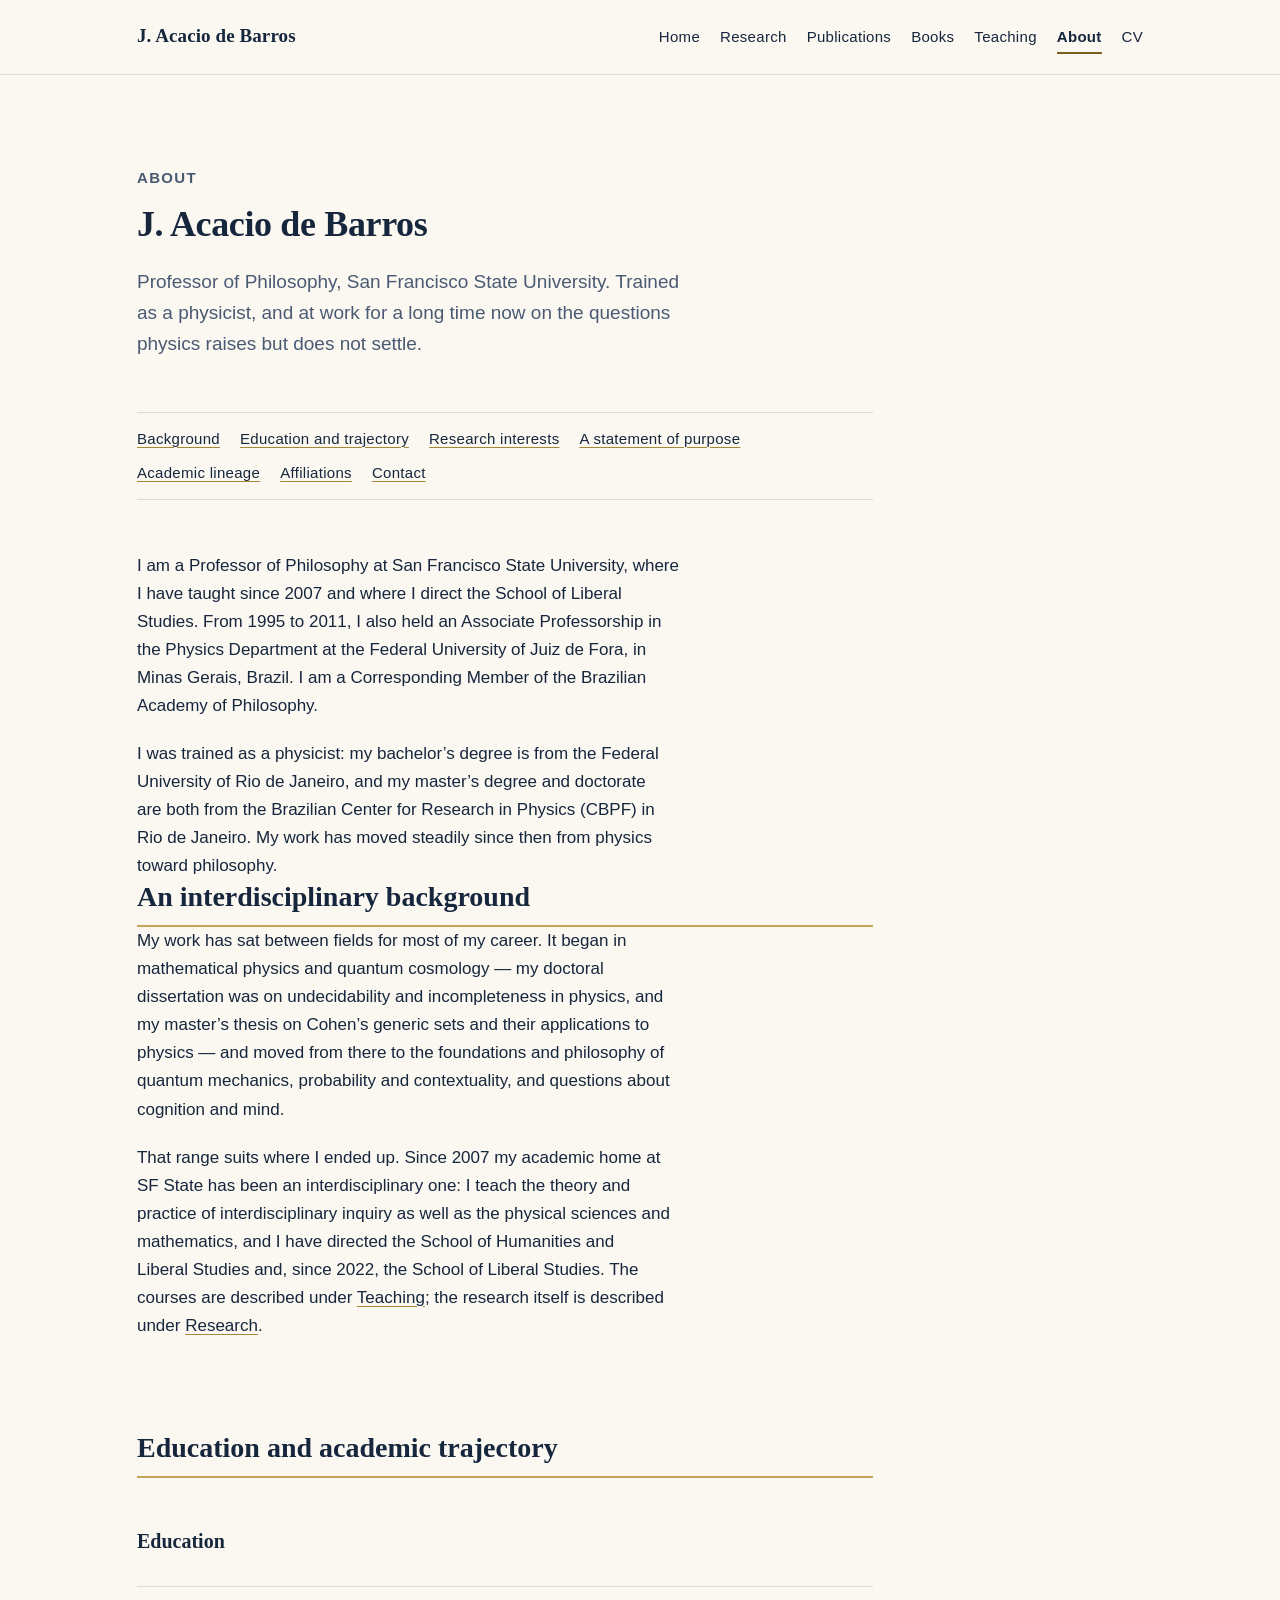
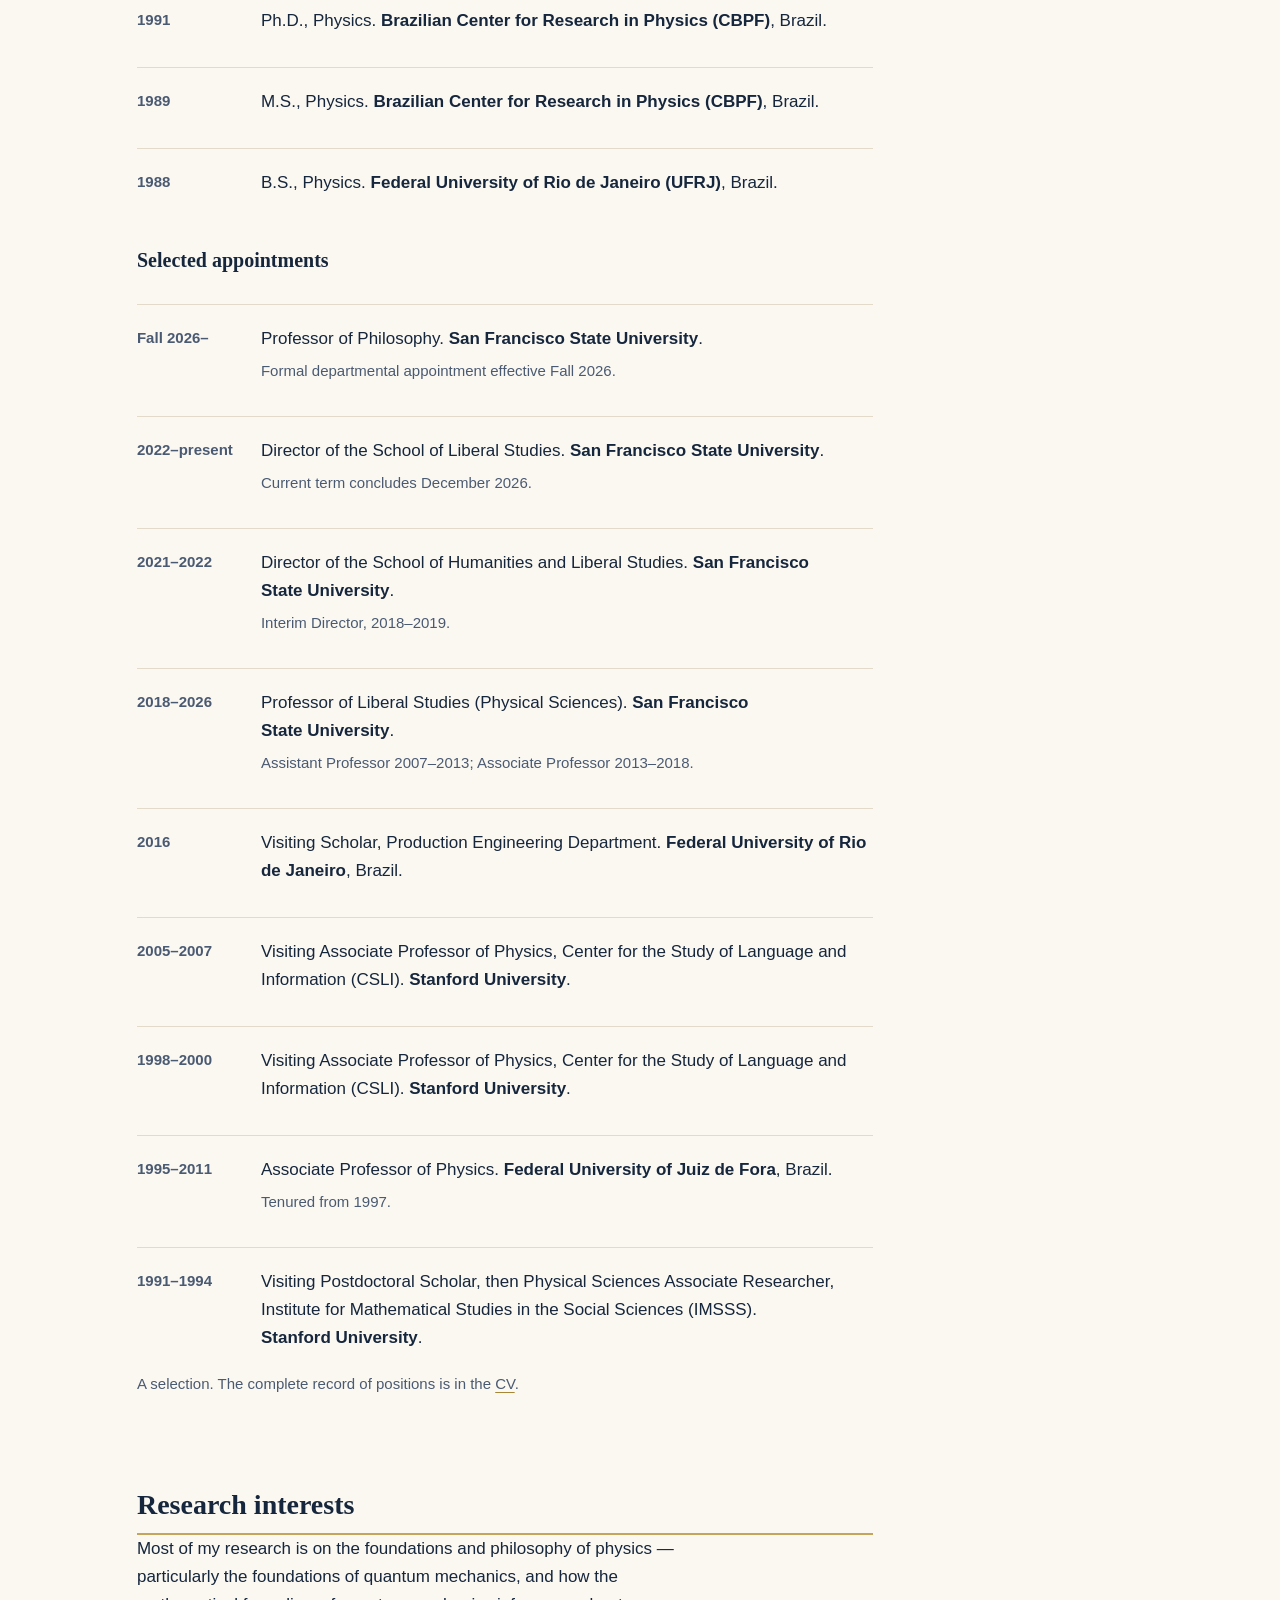
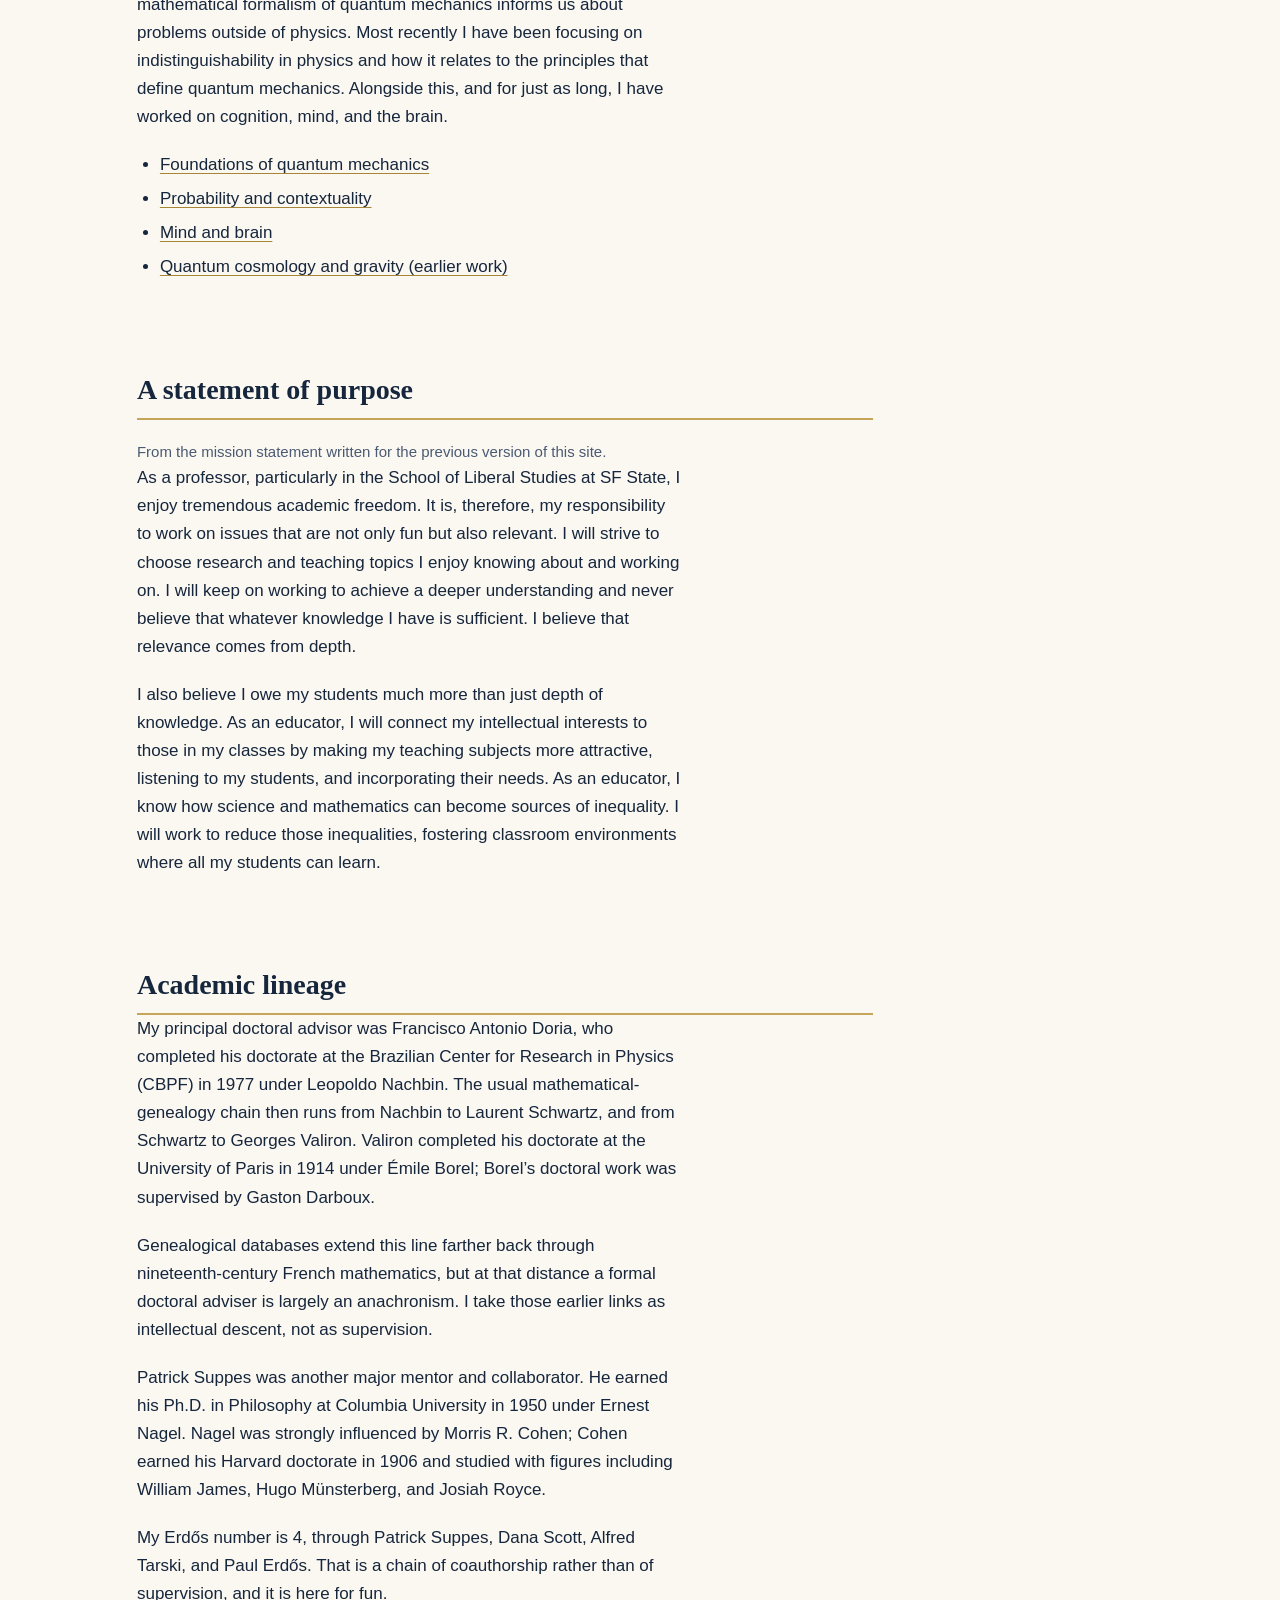
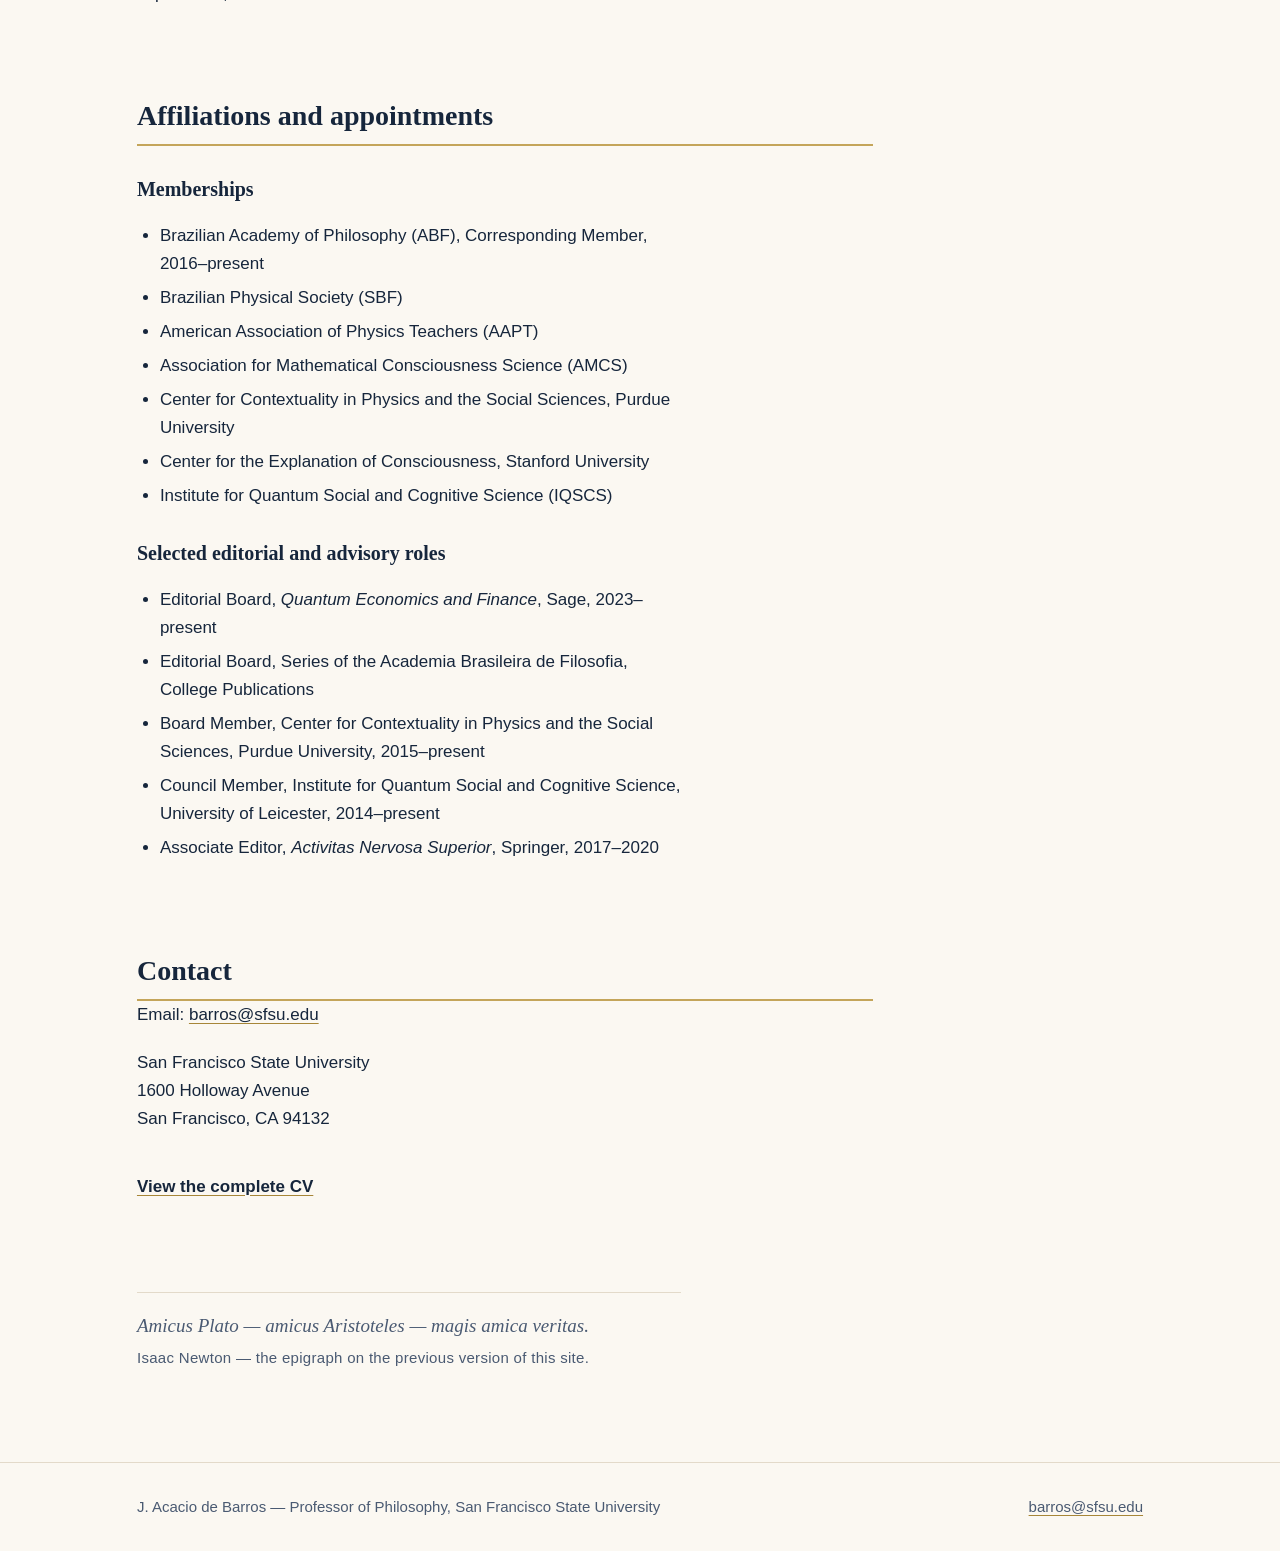
==== commit fbfe7db1: "Revise connective copy to remove machine register A voice pass over the prose written during the 202" ====
--- a/about/index.html
+++ b/about/index.html
@@ -6,7 +6,7 @@
 <meta content="width=device-width, initial-scale=1" name="viewport"/>
 <title>About — J. Acacio de Barros</title>
 <meta content="J. Acacio de Barros, Professor of Philosophy at San Francisco State University: biography, education, academic trajectory, research interests, affiliations, and contact." name="description"/>
-<link href="https://jacaciodebarros.github.io/about/" rel="canonical"/><meta content="website" property="og:type"/><meta content="J. Acacio de Barros" property="og:site_name"/><meta content="About — J. Acacio de Barros" property="og:title"/><meta content="J. Acacio de Barros, Professor of Philosophy at San Francisco State University: biography, education, academic trajectory, research interests, affiliations, and contact." property="og:description"/><meta content="https://jacaciodebarros.github.io/about/" property="og:url"/><meta content="https://jacaciodebarros.github.io/assets/images/portrait-acacio-de-barros-760.webp" property="og:image"/><meta content="Portrait of J. Acacio de Barros" property="og:image:alt"/><meta content="summary" name="twitter:card"/><meta content="About — J. Acacio de Barros" name="twitter:title"/><meta content="J. Acacio de Barros, Professor of Philosophy at San Francisco State University: biography, education, academic trajectory, research interests, affiliations, and contact." name="twitter:description"/><meta content="https://jacaciodebarros.github.io/assets/images/portrait-acacio-de-barros-760.webp" name="twitter:image"/><link href="/assets/css/site.css" rel="stylesheet"/>
+<link href="https://jacaciodebarros.github.io/about/" rel="canonical"/><meta content="website" property="og:type"/><meta content="J. Acacio de Barros" property="og:site_name"/><meta content="About — J. Acacio de Barros" property="og:title"/><meta content="J. Acacio de Barros, Professor of Philosophy at San Francisco State University: biography, education, academic trajectory, research interests, affiliations, and contact." property="og:description"/><meta content="https://jacaciodebarros.github.io/about/" property="og:url"/><meta content="https://jacaciodebarros.github.io/assets/images/social-card-acacio-de-barros-1200x630.jpg" property="og:image"/><meta content="1200" property="og:image:width"/><meta content="630" property="og:image:height"/><meta content="Portrait of J. Acacio de Barros" property="og:image:alt"/><meta content="summary_large_image" name="twitter:card"/><meta content="About — J. Acacio de Barros" name="twitter:title"/><meta content="J. Acacio de Barros, Professor of Philosophy at San Francisco State University: biography, education, academic trajectory, research interests, affiliations, and contact." name="twitter:description"/><meta content="https://jacaciodebarros.github.io/assets/images/social-card-acacio-de-barros-1200x630.jpg" name="twitter:image"/><link href="/assets/css/site.css" rel="stylesheet"/>
 </head>
 <body>
 <a class="skip-link" href="#main">Skip to main content</a>
@@ -32,8 +32,8 @@
 <p class="page-header__eyebrow">About</p>
 <h1>J. Acacio de Barros</h1>
 <p class="page-header__lede">Professor of Philosophy, San Francisco State University.
-      Trained as a physicist; working, for a long time now, on the questions physics raises
-      but does not settle.</p>
+      Trained as a physicist, and at work for a long time now on the questions physics
+      raises but does not settle.</p>
 </div>
 <nav aria-label="Sections on this page" class="section-nav">
 <ul>
@@ -48,11 +48,10 @@
 </nav>
 <div class="prose">
 <p>I am a Professor of Philosophy at San Francisco State University, where I have taught since 2007 and where I direct the School of Liberal Studies. From 1995 to 2011, I also held an Associate Professorship in the Physics Department at the Federal University of Juiz de Fora, in Minas Gerais, Brazil. I am a Corresponding Member of the Brazilian Academy of Philosophy.</p>
-<p>I was trained as a physicist — my bachelor’s degree is from the Federal
+<p>I was trained as a physicist: my bachelor’s degree is from the Federal
       University of Rio de Janeiro, and my master’s degree and doctorate are both from
-      the Brazilian Center for Research in Physics (CBPF) in Rio de Janeiro — and my
-      work has moved steadily from physics toward the philosophical questions that physics
-      raises without settling.</p>
+      the Brazilian Center for Research in Physics (CBPF) in Rio de Janeiro. My work has
+      moved steadily since then from physics toward philosophy.</p>
 </div>
 <section aria-labelledby="h-background" class="pub-section" id="background">
 <h2 id="h-background">An interdisciplinary background</h2>
@@ -63,7 +62,7 @@
         sets and their applications to physics — and moved from there to the
         foundations and philosophy of quantum mechanics, probability and contextuality,
         and questions about cognition and mind.</p>
-<p>That range is not incidental to where I work. Since 2007 my academic home at SF
+<p>That range suits where I ended up. Since 2007 my academic home at SF
         State has been an interdisciplinary one: I teach the theory and practice of
         interdisciplinary inquiry as well as the physical sciences and mathematics, and I
         have directed the School of Humanities and Liberal Studies and, since 2022, the
@@ -120,8 +119,8 @@
         particularly the foundations of quantum mechanics, and how the mathematical
         formalism of quantum mechanics informs us about problems outside of physics. Most
         recently I have been focusing on indistinguishability in physics and how it relates
-        to the principles that define quantum mechanics. A second, long-running line of work
-        concerns cognition, mind, and the brain.</p>
+        to the principles that define quantum mechanics. Alongside this, and for just as
+        long, I have worked on cognition, mind, and the brain.</p>
 <ul>
 <li><a href="/research/#quantum-foundations">Foundations of quantum
           mechanics</a></li>
@@ -160,16 +159,15 @@
         Paris in 1914 under Émile Borel; Borel’s doctoral work was supervised by
         Gaston Darboux.</p>
 <p>Genealogical databases extend this line farther back through nineteenth-century French
-        mathematics. At that distance, however, the modern notion of a formal doctoral adviser
-        becomes increasingly anachronistic. I therefore treat those earlier links as intellectual
-        genealogy rather than as literal Ph.D. supervision.</p>
+        mathematics, but at that distance a formal doctoral adviser is largely an anachronism.
+        I take those earlier links as intellectual descent, not as supervision.</p>
 <p>Patrick Suppes was another major mentor and collaborator. He earned his Ph.D. in
         Philosophy at Columbia University in 1950 under Ernest Nagel. Nagel was strongly influenced
         by Morris R. Cohen; Cohen earned his Harvard doctorate in 1906 and studied with figures
         including William James, Hugo Münsterberg, and Josiah Royce.</p>
-<p>As a curiosity, my Erdős number is 4 through Patrick Suppes, Dana Scott, Alfred
-        Tarski, and Paul Erdős. This coauthorship chain is retained here as a curiosity rather
-        than part of the formal academic genealogy.</p>
+<p>My Erdős number is 4, through Patrick Suppes, Dana Scott, Alfred Tarski, and
+        Paul Erdős. That is a chain of coauthorship rather than of supervision, and it is
+        here for fun.</p>
 </div>
 </section>
 <section aria-labelledby="h-affiliations" class="pub-section" id="affiliations">
--- a/assets/css/site.css
+++ b/assets/css/site.css
@@ -372,16 +372,13 @@
   margin-top: var(--space-sm);
 }
 
-/* Portrait: deliberately small and second in the visual order. On narrow
-   screens it drops below the text rather than sitting above it. */
+/* Portrait: an ordinary photograph, deliberately small and second in the visual
+   order. On narrow screens it drops below the text rather than sitting above it.
+   No panel, no border, no shadow — the photograph carries its own edges, and the
+   square keeps it from crowding the biography at any width. */
 .portrait {
   max-width: 13rem;
   margin: 0;
-  padding: 0.75rem 0.75rem 0.55rem;
-  overflow: hidden;
-  background: var(--cream-alt);
-  border: 1px solid var(--rule);
-  border-radius: 0.45rem;
 }
 
 /* From tablet up the grid column sets the size. */
@@ -392,10 +389,11 @@
 }
 
 .portrait img {
+  display: block;
   width: 100%;
-  background: transparent;
-  transform: scale(1.05);
-  transform-origin: center bottom;
+  height: auto;
+  aspect-ratio: 1 / 1;
+  border-radius: 0.45rem;
 }
 
 /* Entry points to the main sections. Hairline rules, not cards. */
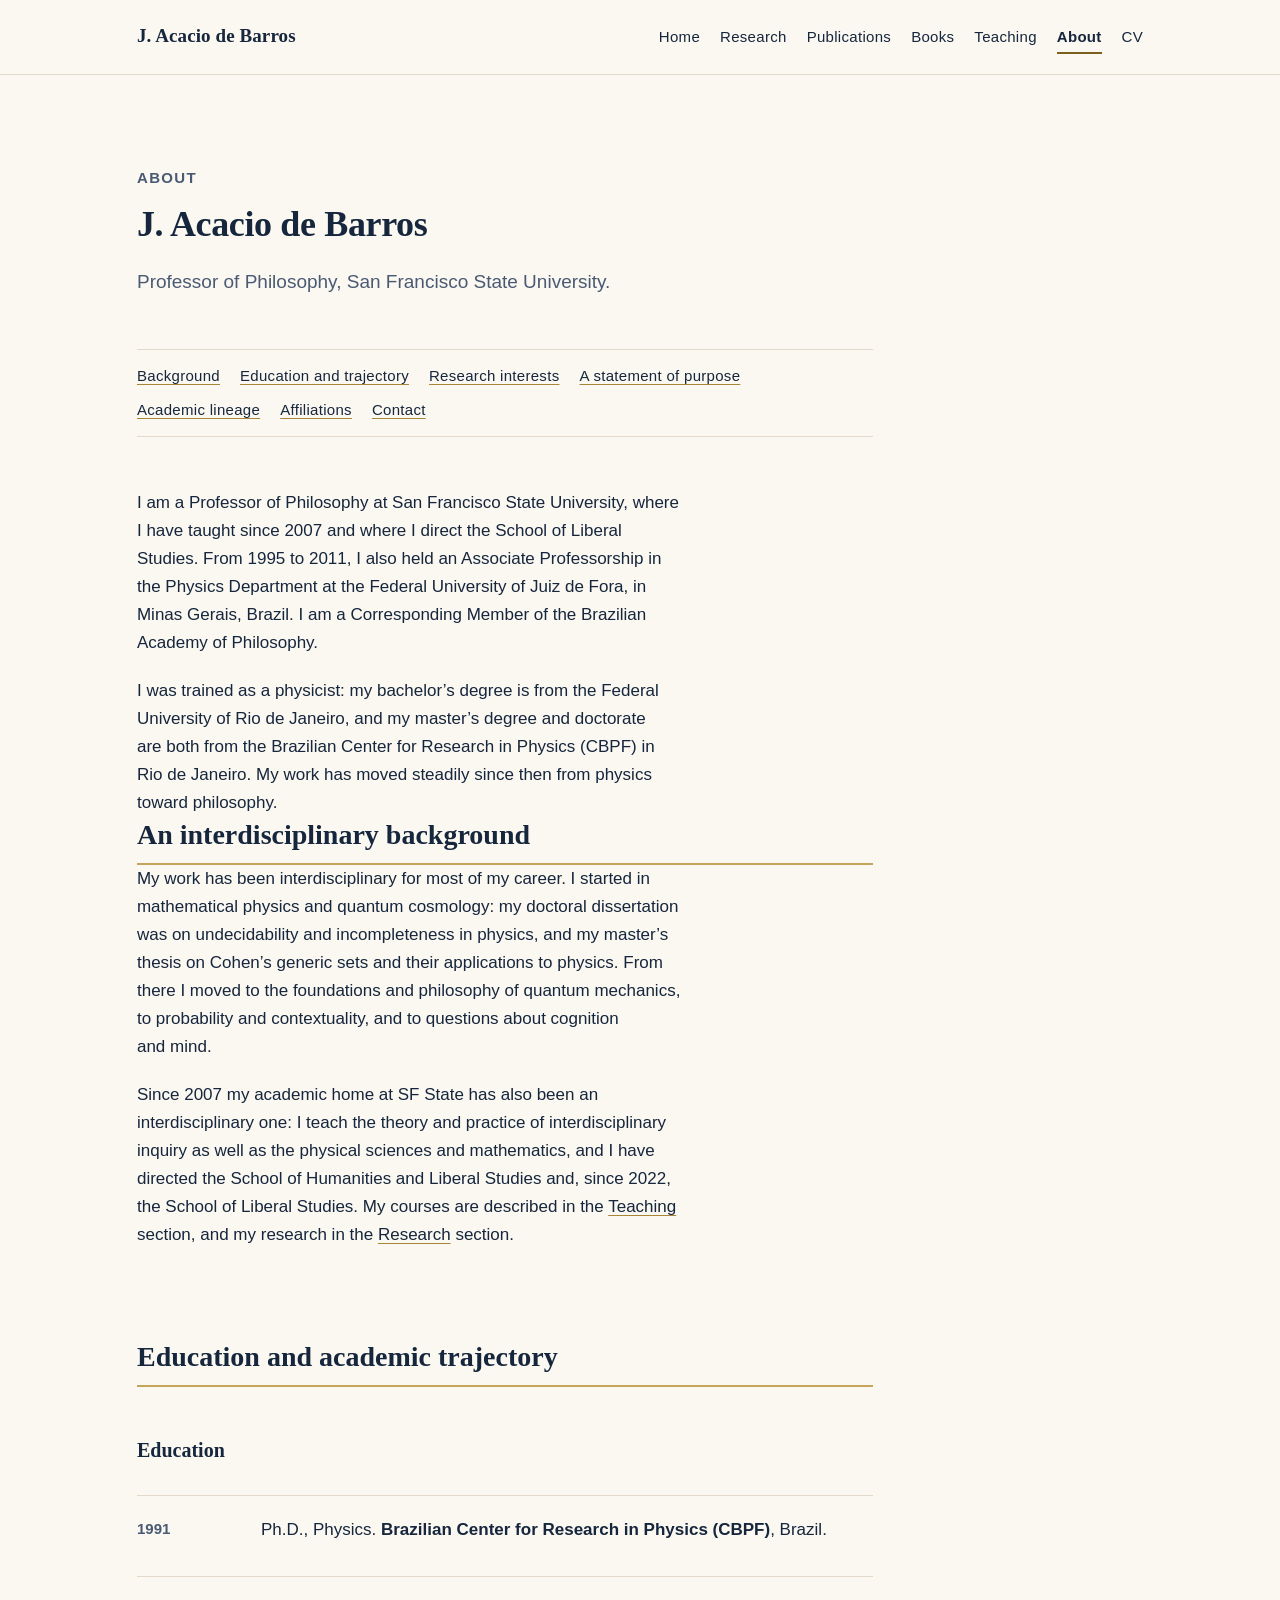
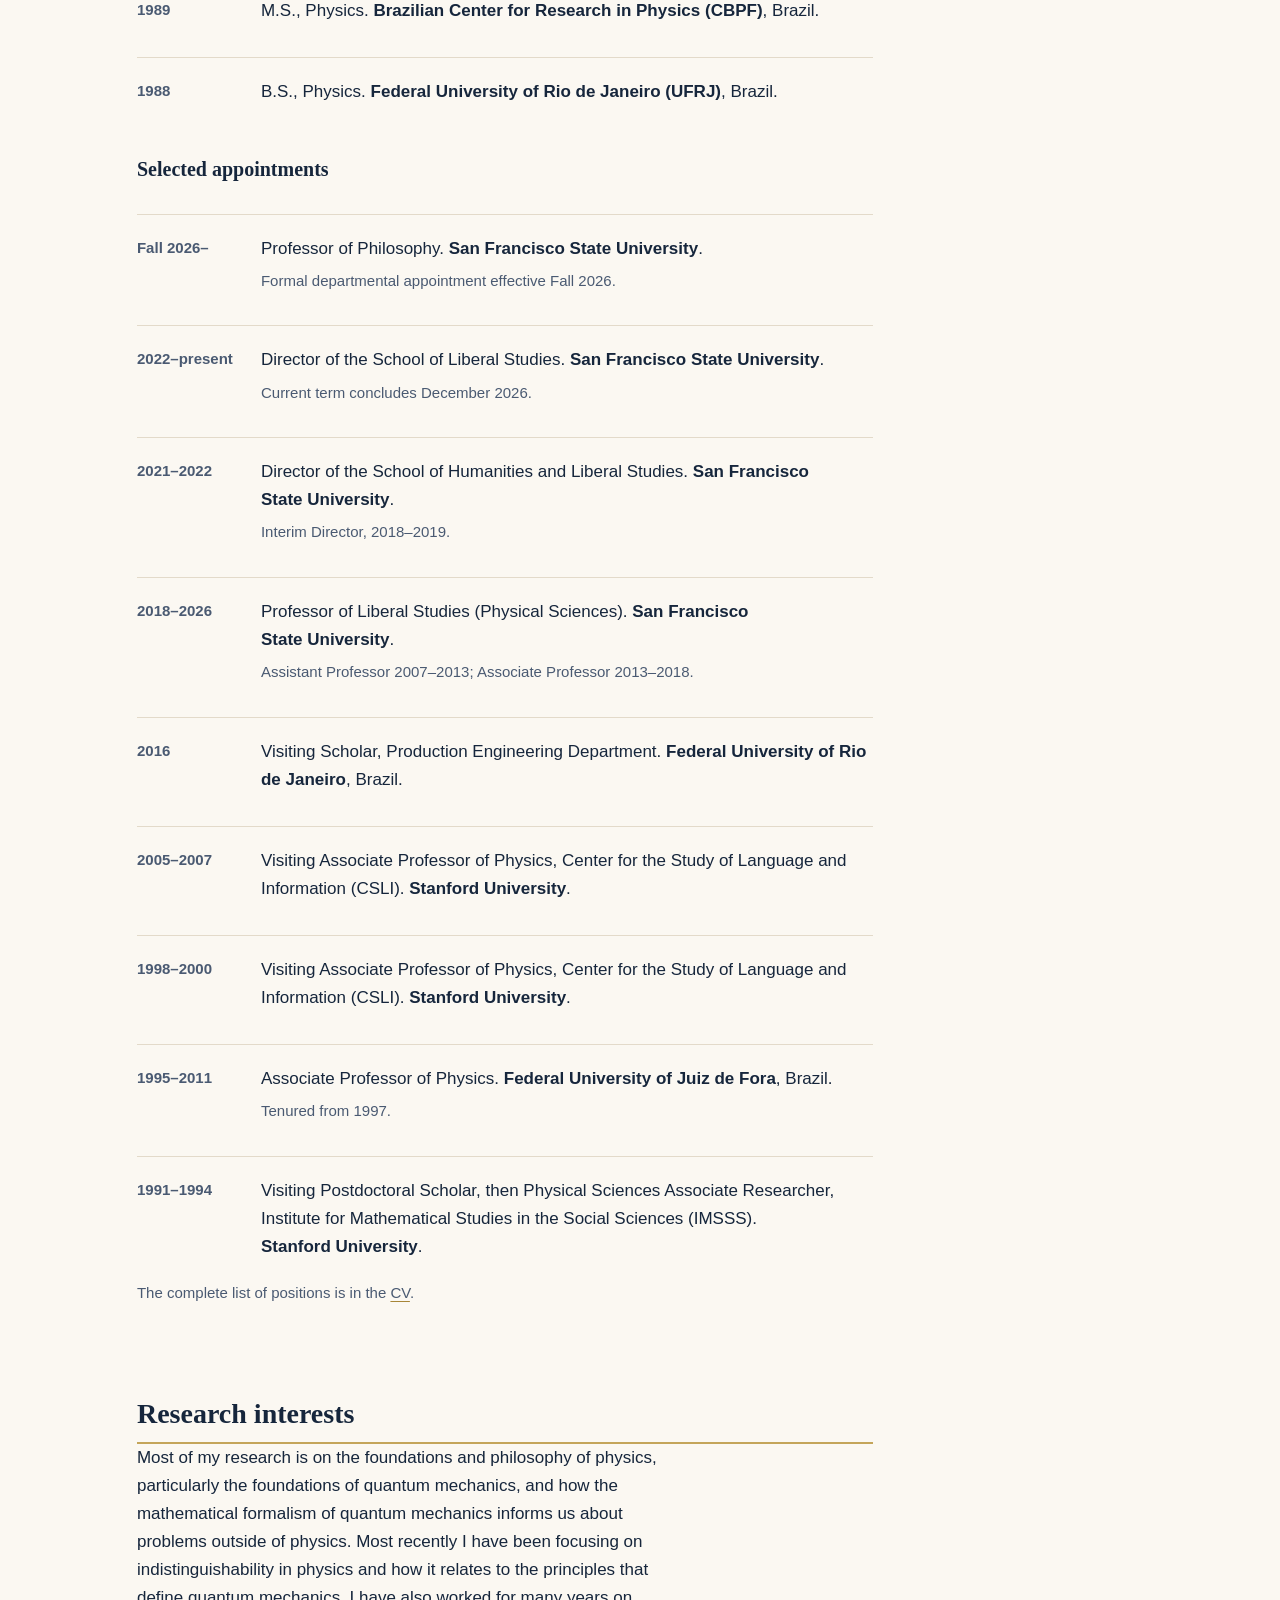
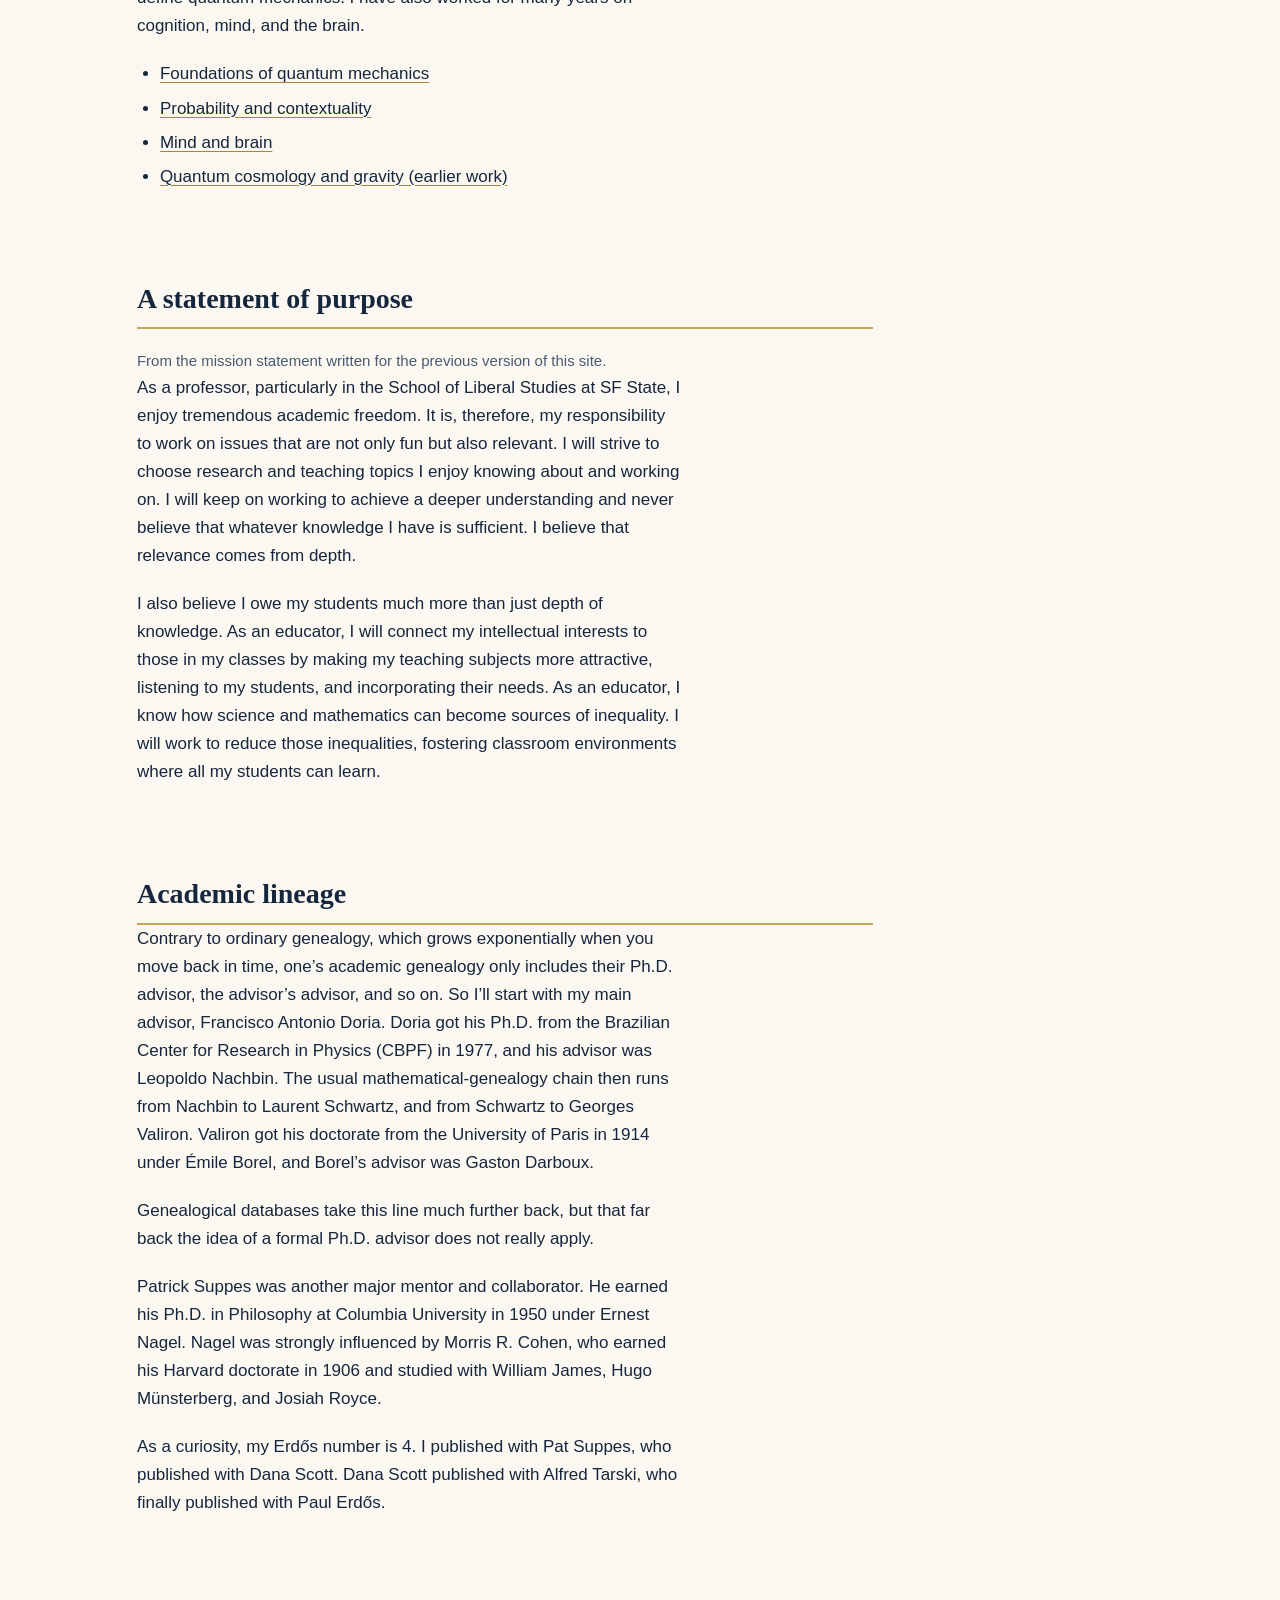
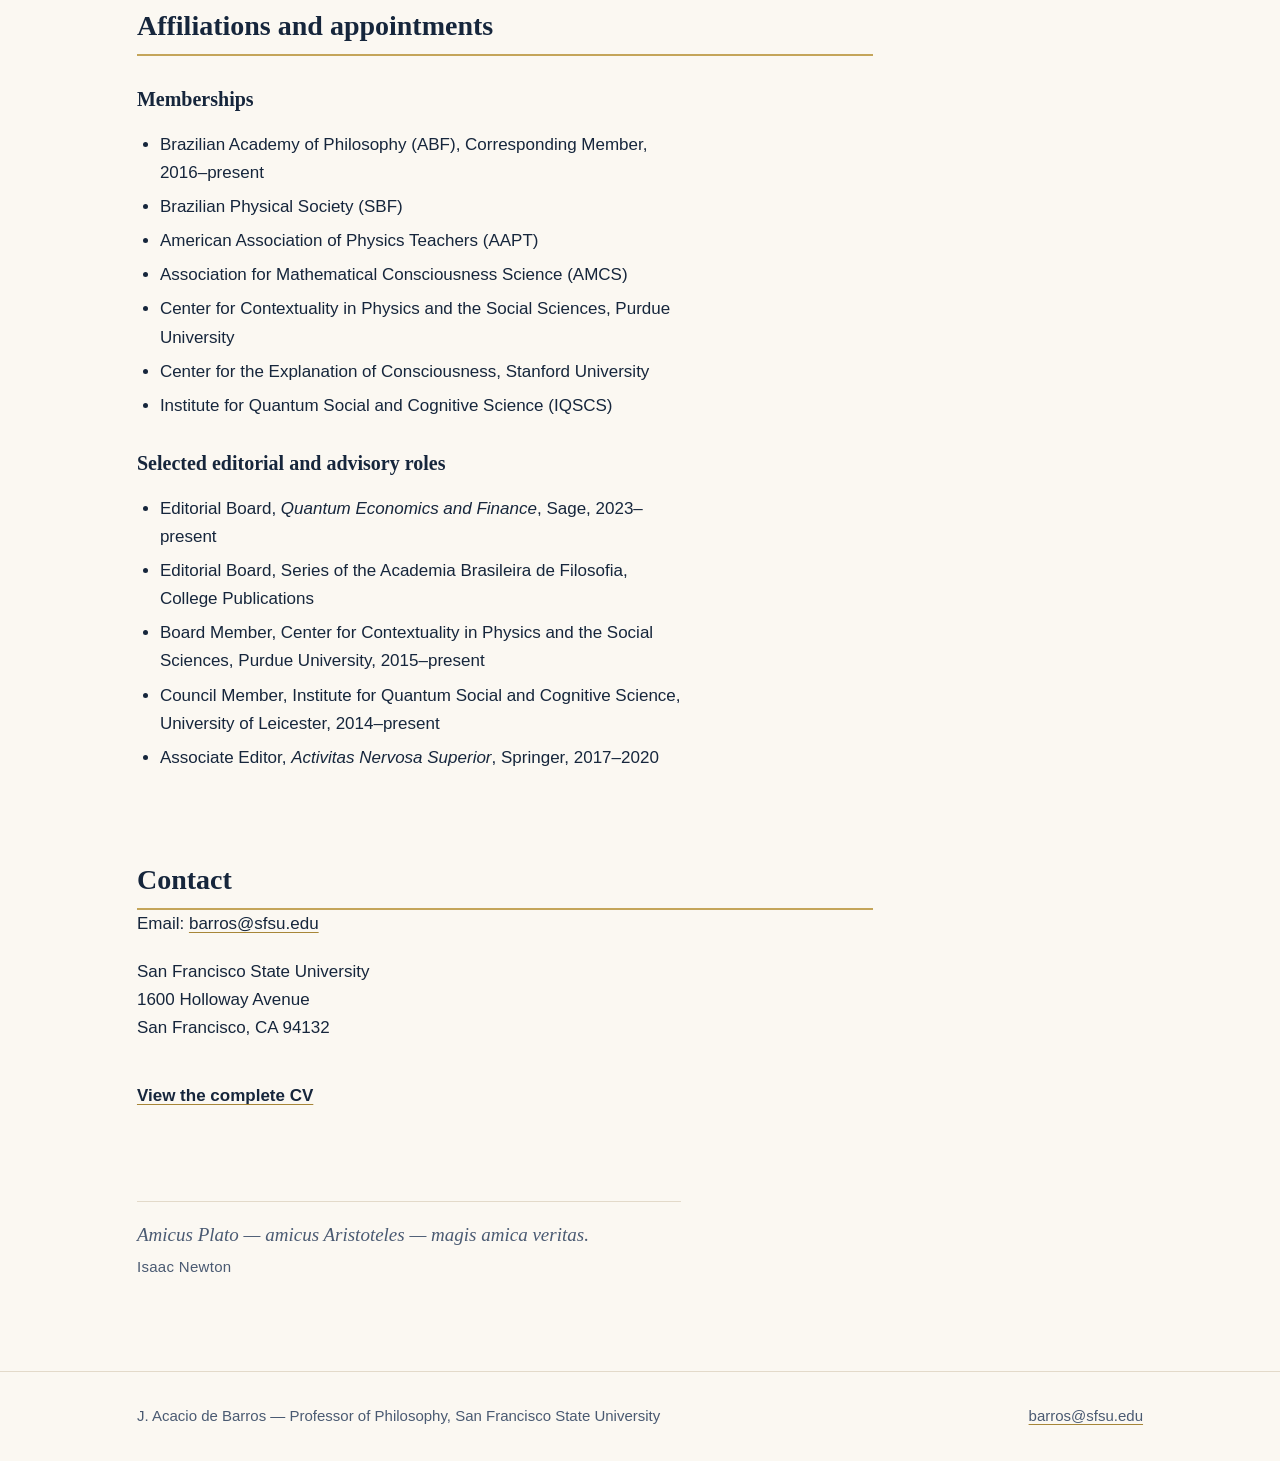
==== commit 3b93f6f5: "Second voice pass: drop migration notes, restore first-person text Sentences were checked against th" ====
--- a/about/index.html
+++ b/about/index.html
@@ -31,9 +31,7 @@
 <div class="page-header">
 <p class="page-header__eyebrow">About</p>
 <h1>J. Acacio de Barros</h1>
-<p class="page-header__lede">Professor of Philosophy, San Francisco State University.
-      Trained as a physicist, and at work for a long time now on the questions physics
-      raises but does not settle.</p>
+<p class="page-header__lede">Professor of Philosophy, San Francisco State University.</p>
 </div>
 <nav aria-label="Sections on this page" class="section-nav">
 <ul>
@@ -56,19 +54,19 @@
 <section aria-labelledby="h-background" class="pub-section" id="background">
 <h2 id="h-background">An interdisciplinary background</h2>
 <div class="prose">
-<p>My work has sat between fields for most of my career. It began in mathematical
-        physics and quantum cosmology — my doctoral dissertation was on undecidability
-        and incompleteness in physics, and my master’s thesis on Cohen’s generic
-        sets and their applications to physics — and moved from there to the
-        foundations and philosophy of quantum mechanics, probability and contextuality,
-        and questions about cognition and mind.</p>
-<p>That range suits where I ended up. Since 2007 my academic home at SF
-        State has been an interdisciplinary one: I teach the theory and practice of
+<p>My work has been interdisciplinary for most of my career. I started in
+        mathematical physics and quantum cosmology: my doctoral dissertation was on
+        undecidability and incompleteness in physics, and my master’s thesis on Cohen’s
+        generic sets and their applications to physics. From there I moved to the
+        foundations and philosophy of quantum mechanics, to probability and contextuality,
+        and to questions about cognition and mind.</p>
+<p>Since 2007 my academic home at SF
+        State has also been an interdisciplinary one: I teach the theory and practice of
         interdisciplinary inquiry as well as the physical sciences and mathematics, and I
         have directed the School of Humanities and Liberal Studies and, since 2022, the
-        School of Liberal Studies. The courses are described under
-        <a href="/teaching/">Teaching</a>; the research itself is described under
-        <a href="/research/">Research</a>.</p>
+        School of Liberal Studies. My courses are described in the
+        <a href="/teaching/">Teaching</a> section, and my research in the
+        <a href="/research/">Research</a> section.</p>
 </div>
 </section>
 <section aria-labelledby="h-trajectory" class="pub-section" id="trajectory">
@@ -109,18 +107,18 @@
 <li><p class="pub__year">1995–2011</p><div class="pub__body"><p class="pub__cite">Associate Professor of Physics. <strong>Federal University of Juiz de Fora</strong>, Brazil.</p><p class="pub__note">Tenured from 1997.</p></div></li>
 <li><p class="pub__year">1991–1994</p><div class="pub__body"><p class="pub__cite">Visiting Postdoctoral Scholar, then Physical Sciences Associate Researcher, Institute for Mathematical Studies in the Social Sciences (IMSSS). <strong>Stanford University</strong>.</p></div></li>
 </ul>
-<p class="pub-section__note">A selection. The complete record of positions is in the
+<p class="pub-section__note">The complete list of positions is in the
       <a href="/cv/">CV</a>.</p>
 </section>
 <section aria-labelledby="h-interests" class="pub-section" id="interests">
 <h2 id="h-interests">Research interests</h2>
 <div class="prose">
-<p>Most of my research is on the foundations and philosophy of physics —
+<p>Most of my research is on the foundations and philosophy of physics,
         particularly the foundations of quantum mechanics, and how the mathematical
         formalism of quantum mechanics informs us about problems outside of physics. Most
         recently I have been focusing on indistinguishability in physics and how it relates
-        to the principles that define quantum mechanics. Alongside this, and for just as
-        long, I have worked on cognition, mind, and the brain.</p>
+        to the principles that define quantum mechanics. I have also worked for
+        many years on cognition, mind, and the brain.</p>
 <ul>
 <li><a href="/research/#quantum-foundations">Foundations of quantum
           mechanics</a></li>
@@ -152,22 +150,23 @@
 <section aria-labelledby="h-lineage" class="pub-section" id="lineage">
 <h2 id="h-lineage">Academic lineage</h2>
 <div class="prose">
-<p>My principal doctoral advisor was Francisco Antonio Doria, who completed his doctorate
-        at the Brazilian Center for Research in Physics (CBPF) in 1977 under Leopoldo Nachbin.
-        The usual mathematical-genealogy chain then runs from Nachbin to Laurent Schwartz, and
-        from Schwartz to Georges Valiron. Valiron completed his doctorate at the University of
-        Paris in 1914 under Émile Borel; Borel’s doctoral work was supervised by
-        Gaston Darboux.</p>
-<p>Genealogical databases extend this line farther back through nineteenth-century French
-        mathematics, but at that distance a formal doctoral adviser is largely an anachronism.
-        I take those earlier links as intellectual descent, not as supervision.</p>
+<p>Contrary to ordinary genealogy, which grows exponentially when you move back in
+        time, one’s academic genealogy only includes their Ph.D. advisor, the advisor’s
+        advisor, and so on. So I’ll start with my main advisor, Francisco Antonio Doria.
+        Doria got his Ph.D. from the Brazilian Center for Research in Physics (CBPF) in 1977,
+        and his advisor was Leopoldo Nachbin. The usual mathematical-genealogy chain then
+        runs from Nachbin to Laurent Schwartz, and from Schwartz to Georges Valiron. Valiron
+        got his doctorate from the University of Paris in 1914 under Émile Borel, and
+        Borel’s advisor was Gaston Darboux.</p>
+<p>Genealogical databases take this line much further back, but that far back the
+        idea of a formal Ph.D. advisor does not really apply.</p>
 <p>Patrick Suppes was another major mentor and collaborator. He earned his Ph.D. in
         Philosophy at Columbia University in 1950 under Ernest Nagel. Nagel was strongly influenced
-        by Morris R. Cohen; Cohen earned his Harvard doctorate in 1906 and studied with figures
-        including William James, Hugo Münsterberg, and Josiah Royce.</p>
-<p>My Erdős number is 4, through Patrick Suppes, Dana Scott, Alfred Tarski, and
-        Paul Erdős. That is a chain of coauthorship rather than of supervision, and it is
-        here for fun.</p>
+        by Morris R. Cohen, who earned his Harvard doctorate in 1906 and studied with
+        William James, Hugo Münsterberg, and Josiah Royce.</p>
+<p>As a curiosity, my Erdős number is 4. I published with Pat Suppes, who published
+        with Dana Scott. Dana Scott published with Alfred Tarski, who finally published
+        with Paul Erdős.</p>
 </div>
 </section>
 <section aria-labelledby="h-affiliations" class="pub-section" id="affiliations">
@@ -211,8 +210,7 @@
 <figure class="epigraph">
 <blockquote>Amicus Plato — amicus Aristoteles — magis amica
       veritas.</blockquote>
-<figcaption>Isaac Newton — the epigraph on the previous version of this
-      site.</figcaption>
+<figcaption>Isaac Newton</figcaption>
 </figure>
 </div>
 </main>
